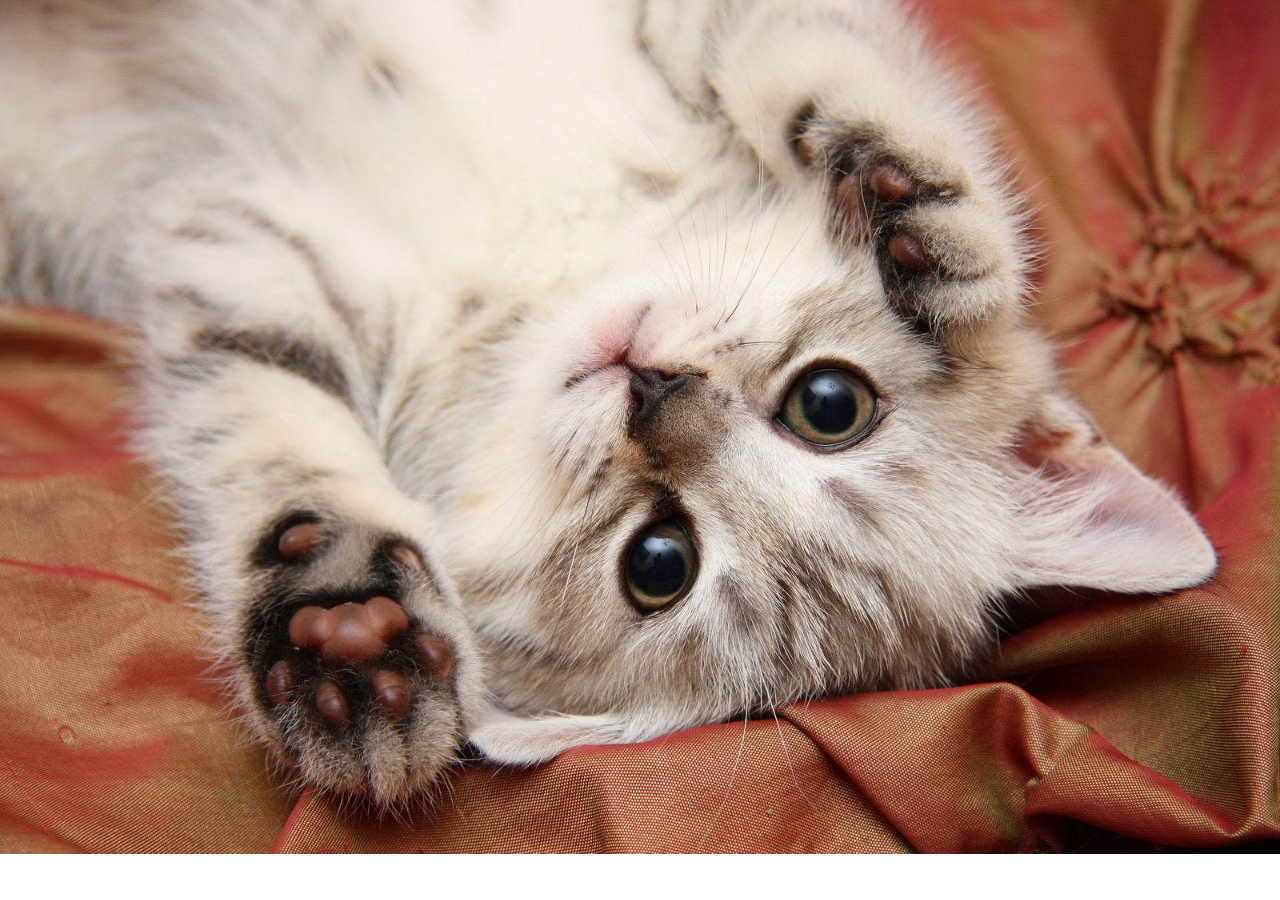
==== index.html @ d71354c0 "2.0" ====
<!DOCTYPE html>
<html lang="ru">


<head>
	<meta charset="UTF-8">

	<!-- Document title in browser tabs -->
	<title>Pattern</title>

	<!-- Document Favicon in browser tabs https://favicon.io -->
	<link rel="shortcut icon" href="./img/icon.ico" type="image/x-icon">

	<!-- SEO -->
	<meta name="description" content="Test web page">
	<meta name="keywords" content="html, css, sass, scss, webdev">
	<meta name="author" content="igroman4ik">

	<!-- Use latest version of IE -->
	<meta http-equiv="X-UA-Compatible" content="IE=edge">

	<!-- For external styles -->
	<link rel="stylesheet" href="./css/style.min.css">

	<!-- Local styles fonts -->
	<link rel="stylesheet" href="#">

	<!-- Google fonts -->
	<link rel="preconnect" href="https://fonts.googleapis.com">
	<link rel="preconnect" href="https://fonts.gstatic.com" crossorigin>
	<link href="https://fonts.googleapis.com/css2?family=Roboto:wght@100;300;400;500;700;900&display=swap"
		rel="stylesheet">

	<!-- Choose -->
	<meta name="viewport" content="width=device-width, initial-scale=1.0">
	<!-- <meta name="viewport" content="width=device-width, initial-scale=1.0, maximum-scale=1.0, user-scalable=no">> -->

</head>


<body>

	<!--  Header  -->
	<header class="header">
		<div class="container">

		</div>
	</header>

	<!--  Main  -->
	<main class="main">
		<section class="#">
			<div class="container">

			</div>
		</section>
	</main>

	<!--  Footer  -->
	<footer class="footer">
		<div class="container">

		</div>
	</footer>


	<!-- External scripts files -->
	<script src="./js/main.js"></script>

</body>


</html>


<!--  The coolest animations:

		https://michalsnik.github.io/aos/
		https://cdnjs.com/libraries/aos
		
	<link rel="stylesheet" href="https://cdnjs.cloudflare.com/ajax/libs/aos/2.3.4/aos.css"
		integrity="sha512-1cK78a1o+ht2JcaW6g8OXYwqpev9+6GqOkz9xmBN9iUUhIndKtxwILGWYOSibOKjLsEdjyjZvYDq/cZwNeak0w=="
		crossorigin="anonymous" referrerpolicy="no-referrer" />


	<script src="https://cdnjs.cloudflare.com/ajax/libs/aos/2.3.4/aos.js"
		integrity="sha512-A7AYk1fGKX6S2SsHywmPkrnzTZHrgiVT7GcQkLGDe2ev0aWb8zejytzS8wjo7PGEXKqJOrjQ4oORtnimIRZBtw=="
		crossorigin="anonymous" referrerpolicy="no-referrer"></script>
	<script>
		AOS.init({
			once: true
		});
	</script>  -->
---- css/style.min.css ----
body{font-family:"Roboto",sans-serif;font-size:14px;color:#000;background-image:url(../img/bg.jpeg);background-repeat:no-repeat;background-size:cover}a{color:#000}.conteiner{max-width:1440px}/*# sourceMappingURL=style.min.css.map */
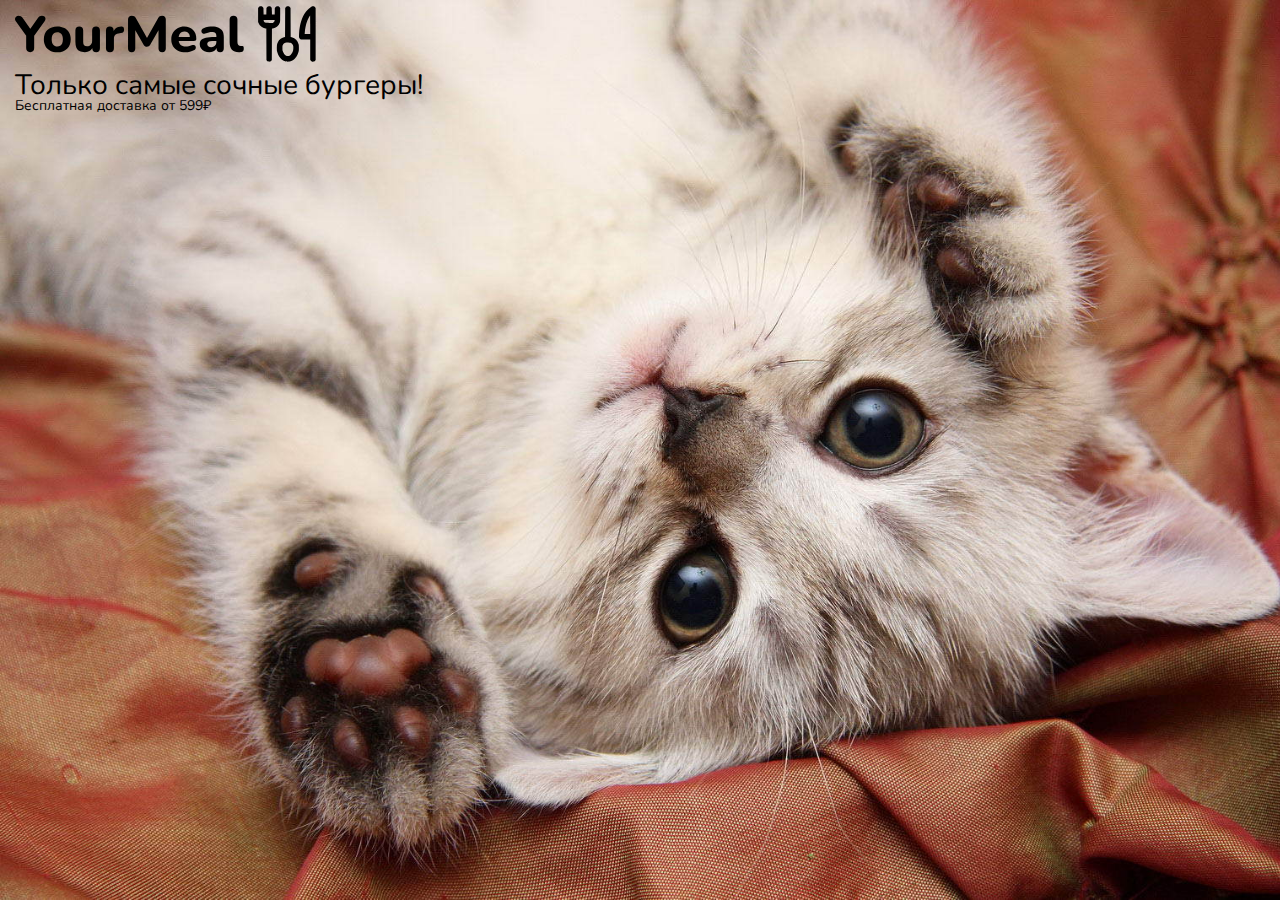
==== commit 9aca79e9: "modified:   css/style.min.css 	new file:   icon/android-chrome-192x192.png 	new file:   icon/android" ====
--- a/index.html
+++ b/index.html
@@ -6,10 +6,16 @@
 	<meta charset="UTF-8">
 
 	<!-- Document title in browser tabs -->
-	<title>Pattern</title>
+	<title>Your Meal - самые сочные бургеры</title>
 
 	<!-- Document Favicon in browser tabs https://favicon.io -->
-	<link rel="shortcut icon" href="./img/icon.ico" type="image/x-icon">
+	<link rel="apple-touch-icon" sizes="180x180" href="./icon/apple-touch-icon.png">
+	<link rel="icon" type="image/png" sizes="32x32" href="./icon/favicon-32x32.png">
+	<link rel="icon" type="image/png" sizes="16x16" href="./icon/favicon-16x16.png">
+	<link rel="manifest" href="./icon/site.webmanifest">
+	<link rel="mask-icon" href="./icon/safari-pinned-tab.svg" color="#5bbad5">
+	<meta name="msapplication-TileColor" content="#ffc40d">
+	<meta name="theme-color" content="#ffffff">
 
 	<!-- SEO -->
 	<meta name="description" content="Test web page">
@@ -20,6 +26,7 @@
 	<meta http-equiv="X-UA-Compatible" content="IE=edge">
 
 	<!-- For external styles -->
+	<link rel="stylesheet" href="./css/reset.css">
 	<link rel="stylesheet" href="./css/style.min.css">
 
 	<!-- Local styles fonts -->
@@ -28,8 +35,7 @@
 	<!-- Google fonts -->
 	<link rel="preconnect" href="https://fonts.googleapis.com">
 	<link rel="preconnect" href="https://fonts.gstatic.com" crossorigin>
-	<link href="https://fonts.googleapis.com/css2?family=Roboto:wght@100;300;400;500;700;900&display=swap"
-		rel="stylesheet">
+	<link href="https://fonts.googleapis.com/css2?family=Nunito:wght@400;600;800&display=swap" rel="stylesheet">
 
 	<!-- Choose -->
 	<meta name="viewport" content="width=device-width, initial-scale=1.0">
@@ -42,7 +48,42 @@
 
 	<!--  Header  -->
 	<header class="header">
-		<div class="container">
+		<div class="container header__container">
+			<svg class="header__Logo" width="305" height="68" viewBox="0 0 305 68" fill="currentColor" role="img"
+				aria-label="Логотип" xmlns="http://www.w3.org/2000/svg">
+				<path
+					d="M15.2013 52.1585C13.8925 52.1585 12.8938 51.8059 12.2049 51.1007C11.5161 50.3955 11.1717 49.3881 11.1717 48.0785V33.4711L12.8249 37.9541L0.632849 21.08C0.150678 20.3748 -0.0559663 19.6192 0.0129153 18.8133C0.0817968 17.9738 0.426205 17.2518 1.04614 16.6474C1.66607 16.0429 2.54431 15.7407 3.68086 15.7407C4.50744 15.7407 5.24791 15.9422 5.90229 16.3452C6.5911 16.7481 7.24548 17.3862 7.86541 18.2592L16.1312 29.8948H14.478L22.7438 18.2592C23.3982 17.3526 24.0354 16.7146 24.6553 16.3452C25.3097 15.9422 26.0674 15.7407 26.9284 15.7407C28.0305 15.7407 28.8915 16.0262 29.5114 16.597C30.1314 17.1343 30.4586 17.8227 30.493 18.6622C30.5274 19.4681 30.2347 20.3076 29.6148 21.1807L17.5777 37.9541L19.1792 33.4711V48.0785C19.1792 50.7985 17.8532 52.1585 15.2013 52.1585Z" />
+				<path
+					d="M42.2665 52.2592C39.5457 52.2592 37.1693 51.7388 35.1373 50.6978C33.1397 49.6568 31.5899 48.1625 30.4877 46.2148C29.3856 44.2671 28.8346 41.9669 28.8346 39.3141C28.8346 37.3328 29.1446 35.5531 29.7645 33.9748C30.3844 32.3965 31.2799 31.0533 32.4509 29.9452C33.6563 28.8034 35.0856 27.9471 36.7388 27.3763C38.3919 26.7718 40.2345 26.4696 42.2665 26.4696C44.9873 26.4696 47.3465 26.9901 49.3441 28.0311C51.3761 29.0721 52.9431 30.5496 54.0452 32.4637C55.1818 34.3778 55.7501 36.6612 55.7501 39.3141C55.7501 41.3289 55.4229 43.1254 54.7685 44.7037C54.1486 46.282 53.2531 47.642 52.0821 48.7837C50.9111 49.9254 49.4818 50.7985 47.7942 51.403C46.1411 51.9738 44.2985 52.2592 42.2665 52.2592ZM42.2665 46.5674C43.403 46.5674 44.3846 46.2987 45.2112 45.7615C46.0378 45.2242 46.6921 44.435 47.1743 43.3941C47.6565 42.3195 47.8976 40.9595 47.8976 39.3141C47.8976 36.8627 47.3809 35.0662 46.3477 33.9244C45.3145 32.7491 43.9541 32.1615 42.2665 32.1615C41.1644 32.1615 40.1828 32.4133 39.3218 32.917C38.4952 33.4207 37.8409 34.2099 37.3587 35.2844C36.911 36.3254 36.6871 37.6686 36.6871 39.3141C36.6871 41.7654 37.2037 43.5955 38.2369 44.8044C39.2701 45.9797 40.6133 46.5674 42.2665 46.5674Z" />
+				<path
+					d="M69.8467 52.2592C67.7114 52.2592 65.9377 51.8731 64.5256 51.1007C63.1135 50.3284 62.0631 49.1699 61.3743 47.6252C60.7199 46.0469 60.3927 44.0992 60.3927 41.7822V30.3985C60.3927 29.1225 60.7199 28.1654 61.3743 27.5274C62.0631 26.8894 63.0274 26.5704 64.2673 26.5704C65.5072 26.5704 66.4715 26.8894 67.1603 27.5274C67.8491 28.1654 68.1935 29.1225 68.1935 30.3985V41.9837C68.1935 43.4612 68.5035 44.5694 69.1234 45.3081C69.7434 46.0133 70.7249 46.3659 72.0681 46.3659C73.5491 46.3659 74.7545 45.8622 75.6844 44.8548C76.6487 43.8138 77.1309 42.4538 77.1309 40.7748V30.3985C77.1309 29.1225 77.4581 28.1654 78.1125 27.5274C78.8013 26.8894 79.7656 26.5704 81.0055 26.5704C82.2798 26.5704 83.2441 26.8894 83.8985 27.5274C84.5873 28.1654 84.9317 29.1225 84.9317 30.3985V48.28C84.9317 50.8657 83.6747 52.1585 81.1605 52.1585C79.9206 52.1585 78.9735 51.8227 78.3191 51.1511C77.6647 50.4795 77.3376 49.5225 77.3376 48.28V44.9052L78.1125 46.8696C77.3548 48.5822 76.2699 49.9086 74.8578 50.8489C73.4457 51.7891 71.7754 52.2592 69.8467 52.2592Z" />
+				<path
+					d="M94.9976 52.1585C93.6889 52.1585 92.6901 51.8227 92.0013 51.1511C91.3124 50.4795 90.968 49.5225 90.968 48.28V30.3985C90.968 29.156 91.2952 28.2158 91.9496 27.5778C92.6384 26.9062 93.5855 26.5704 94.791 26.5704C96.0308 26.5704 96.9779 26.9062 97.6323 27.5778C98.2867 28.2158 98.6139 29.156 98.6139 30.3985V33.0178H98.0973C98.5106 31.0029 99.4232 29.4415 100.835 28.3333C102.247 27.2252 104.073 26.6039 106.311 26.4696C107.172 26.4025 107.827 26.6207 108.275 27.1244C108.757 27.5946 109.015 28.3837 109.049 29.4918C109.118 30.5328 108.894 31.3555 108.378 31.96C107.896 32.5644 107.069 32.9338 105.898 33.0681L104.71 33.1689C102.747 33.3368 101.283 33.8908 100.319 34.8311C99.3888 35.7713 98.9239 37.1313 98.9239 38.9111V48.28C98.9239 49.5225 98.5794 50.4795 97.8906 51.1511C97.2363 51.8227 96.2719 52.1585 94.9976 52.1585Z" />
+				<path
+					d="M116.649 52.1585C115.478 52.1585 114.583 51.8395 113.963 51.2015C113.343 50.5634 113.033 49.6736 113.033 48.5318V19.3674C113.033 18.2257 113.36 17.3358 114.015 16.6978C114.703 16.0597 115.633 15.7407 116.804 15.7407C117.837 15.7407 118.647 15.9422 119.232 16.3452C119.852 16.7146 120.421 17.3694 120.937 18.3096L132.871 39.5659H131.114L143.048 18.3096C143.565 17.3694 144.116 16.7146 144.701 16.3452C145.321 15.9422 146.131 15.7407 147.129 15.7407C148.3 15.7407 149.196 16.0597 149.816 16.6978C150.47 17.3358 150.797 18.2257 150.797 19.3674V48.5318C150.797 49.6736 150.487 50.5634 149.867 51.2015C149.247 51.8395 148.352 52.1585 147.181 52.1585C146.01 52.1585 145.097 51.8395 144.443 51.2015C143.823 50.5634 143.513 49.6736 143.513 48.5318V28.1318H144.65L135.041 44.9052C134.627 45.5432 134.18 46.0301 133.697 46.3659C133.25 46.6681 132.647 46.8192 131.889 46.8192C131.132 46.8192 130.512 46.6513 130.03 46.3155C129.547 45.9797 129.117 45.5096 128.738 44.9052L119.026 28.0815H120.266V48.5318C120.266 49.6736 119.956 50.5634 119.336 51.2015C118.75 51.8395 117.855 52.1585 116.649 52.1585Z" />
+				<path
+					d="M170.686 52.2592C167.689 52.2592 165.106 51.7388 162.936 50.6978C160.801 49.6232 159.148 48.1289 157.977 46.2148C156.84 44.2671 156.272 41.9837 156.272 39.3644C156.272 36.8123 156.823 34.5792 157.925 32.6652C159.027 30.7175 160.56 29.2064 162.523 28.1318C164.521 27.0237 166.777 26.4696 169.291 26.4696C171.116 26.4696 172.769 26.7718 174.25 27.3763C175.731 27.9471 177.006 28.7867 178.073 29.8948C179.141 30.9694 179.95 32.2958 180.501 33.8741C181.052 35.4187 181.328 37.1481 181.328 39.0622C181.328 39.7002 181.121 40.1871 180.708 40.5229C180.295 40.8252 179.692 40.9763 178.9 40.9763H162.678V37.0474H175.697L174.87 37.7526C174.87 36.3758 174.664 35.2341 174.25 34.3274C173.837 33.3871 173.234 32.682 172.442 32.2118C171.684 31.7417 170.737 31.5066 169.601 31.5066C168.326 31.5066 167.242 31.7921 166.346 32.3629C165.451 32.9338 164.762 33.7565 164.28 34.8311C163.797 35.9057 163.556 37.1985 163.556 38.7096V39.1126C163.556 41.6647 164.159 43.5452 165.365 44.7541C166.604 45.9629 168.43 46.5674 170.841 46.5674C171.667 46.5674 172.614 46.4666 173.682 46.2652C174.75 46.0637 175.748 45.7447 176.678 45.3081C177.47 44.9387 178.176 44.8212 178.796 44.9555C179.416 45.0563 179.899 45.3249 180.243 45.7615C180.587 46.198 180.777 46.7017 180.811 47.2726C180.88 47.8434 180.76 48.4143 180.45 48.9852C180.14 49.5225 179.623 49.9758 178.9 50.3452C177.729 50.9832 176.403 51.4533 174.922 51.7555C173.475 52.0913 172.063 52.2592 170.686 52.2592Z" />
+				<path
+					d="M194.441 52.2592C192.581 52.2592 190.911 51.9067 189.43 51.2015C187.949 50.4963 186.795 49.5392 185.968 48.3304C185.142 47.1215 184.729 45.7615 184.729 44.2504C184.729 42.437 185.211 41.0099 186.175 39.9689C187.139 38.8943 188.706 38.1387 190.876 37.7022C193.046 37.2321 195.922 36.997 199.504 36.997H202.242V40.9259H199.555C197.799 40.9259 196.37 41.0266 195.267 41.2281C194.2 41.396 193.425 41.6983 192.943 42.1348C192.495 42.5713 192.271 43.1758 192.271 43.9481C192.271 44.8884 192.598 45.6607 193.253 46.2652C193.941 46.8696 194.923 47.1718 196.197 47.1718C197.196 47.1718 198.074 46.9536 198.832 46.517C199.624 46.0469 200.244 45.4257 200.692 44.6533C201.14 43.8474 201.363 42.9407 201.363 41.9333V36.1407C201.363 34.6632 201.019 33.6222 200.33 33.0178C199.641 32.3797 198.47 32.0607 196.817 32.0607C195.887 32.0607 194.871 32.1783 193.769 32.4133C192.702 32.6148 191.513 32.9674 190.205 33.4711C189.447 33.8069 188.775 33.8908 188.19 33.7229C187.604 33.5215 187.157 33.1857 186.847 32.7155C186.537 32.2118 186.382 31.6746 186.382 31.1037C186.382 30.4992 186.554 29.9284 186.898 29.3911C187.243 28.8202 187.811 28.4005 188.603 28.1318C190.222 27.4938 191.737 27.0573 193.149 26.8222C194.596 26.5871 195.922 26.4696 197.127 26.4696C199.779 26.4696 201.949 26.8558 203.637 27.6281C205.359 28.3669 206.65 29.5254 207.511 31.1037C208.372 32.6484 208.803 34.6464 208.803 37.0978V48.28C208.803 49.5225 208.493 50.4795 207.873 51.1511C207.253 51.8227 206.357 52.1585 205.186 52.1585C204.015 52.1585 203.103 51.8227 202.448 51.1511C201.828 50.4795 201.518 49.5225 201.518 48.28V46.4163L201.88 46.7185C201.673 47.8602 201.226 48.8508 200.537 49.6904C199.883 50.4963 199.039 51.1343 198.005 51.6044C196.972 52.041 195.784 52.2592 194.441 52.2592Z" />
+				<path
+					d="M223.766 52.2592C220.701 52.2592 218.41 51.4365 216.895 49.7911C215.38 48.1121 214.622 45.6271 214.622 42.3363V19.6192C214.622 18.3432 214.949 17.3862 215.603 16.7481C216.292 16.0765 217.274 15.7407 218.548 15.7407C219.788 15.7407 220.735 16.0765 221.389 16.7481C222.078 17.3862 222.423 18.3432 222.423 19.6192V42.0341C222.423 43.4108 222.715 44.435 223.301 45.1066C223.921 45.7447 224.73 46.0637 225.729 46.0637C226.005 46.0637 226.263 46.0469 226.504 46.0133C226.745 45.9797 227.003 45.9629 227.279 45.9629C227.83 45.8958 228.209 46.0637 228.415 46.4667C228.656 46.836 228.777 47.5916 228.777 48.7333C228.777 49.7407 228.57 50.5131 228.157 51.0504C227.744 51.5541 227.107 51.8899 226.246 52.0578C225.901 52.0913 225.505 52.1249 225.057 52.1585C224.61 52.2257 224.179 52.2592 223.766 52.2592Z" />
+				<path d="M290.121 15.326L295.697 15.1498V34.8809H288.971L290.121 15.326Z" fill="transparent" />
+				<ellipse cx="272.952" cy="49.3269" rx="6.63755" ry="8.4562" fill="transparent" />
+				<path
+					d="M260.774 21.7562C260.774 26.4264 257.537 25.6319 253.871 25.6319C250.205 25.6319 247.765 24.3987 247.765 22.7251C247.765 18.0549 250.471 17.44 254.137 17.44C257.803 17.44 260.774 17.0859 260.774 21.7562Z"
+					fill="transparent" />
+				<path
+					d="M244.467 6.58261C244.14 6.7647 243.709 7.15489 243.487 7.45403L243.095 8.01331V14.9847V21.9691L243.434 22.8406C244.663 25.9751 247.303 28.0561 250.478 28.3813L251.327 28.4723L251.393 44.21L251.458 59.9477L251.746 60.416C251.915 60.6761 252.294 61.0533 252.595 61.2614C253.078 61.5995 253.248 61.6385 254.137 61.6385C255.012 61.6385 255.195 61.5995 255.653 61.2874C255.927 61.0923 256.306 60.7151 256.489 60.442L256.816 59.9607L256.881 44.223L256.946 28.4723L257.796 28.3813C261.05 28.0561 263.898 25.728 264.892 22.6195C265.179 21.722 265.179 21.5789 265.179 14.8677V8.02631L264.826 7.51907C264.251 6.71267 263.65 6.3745 262.644 6.32248C261.572 6.27045 260.801 6.62163 260.213 7.45403L259.821 8.01331L259.756 11.2779L259.691 14.5555H258.319H256.946L256.881 11.2909C256.816 8.07834 256.816 8.02631 256.489 7.55808C255.94 6.73868 255.274 6.3745 254.281 6.32248C253.209 6.27045 252.438 6.62163 251.85 7.45403L251.458 8.01331L251.393 11.2779L251.327 14.5555H249.955H248.583L248.518 11.2909L248.452 8.02631L248.1 7.51907C247.525 6.71267 246.924 6.3745 245.917 6.32248C245.199 6.28346 244.95 6.33549 244.467 6.58261ZM259.625 20.4734C259.625 21.2668 258.985 22.1382 258.057 22.6325C257.639 22.8536 257.273 22.8796 254.137 22.8796C250.844 22.8796 250.648 22.8666 250.151 22.5934C249.263 22.1252 248.648 21.2538 248.648 20.4734V20.0832H254.137H259.625V20.4734Z" />
+				<path
+					d="M271.556 6.58261C271.23 6.7647 270.798 7.15489 270.576 7.45403L270.184 8.01331L270.119 22.5154L270.054 37.0175L268.956 37.3427C266.212 38.123 264.16 39.7618 263.01 42.064C262.004 44.106 261.834 44.9514 261.834 47.9168C261.834 50.0889 261.873 50.6092 262.108 51.5586C263.389 56.5921 266.225 60.0258 270.184 61.3394C270.955 61.5865 271.373 61.6385 272.863 61.6385C274.353 61.6385 274.771 61.5865 275.542 61.3394C279.501 60.0258 282.337 56.5921 283.618 51.5586C283.853 50.6092 283.892 50.0889 283.892 47.9168C283.892 45.7318 283.853 45.2375 283.605 44.3401C282.625 40.7373 280.286 38.3442 276.77 37.3427L275.673 37.0175L275.607 22.5284L275.542 8.02631L275.189 7.51907C274.614 6.71267 274.013 6.37451 273.007 6.32248C272.288 6.28346 272.04 6.33549 271.556 6.58261ZM275.437 42.7143C276.901 43.2085 277.855 44.3401 278.221 45.9789C278.469 47.1104 278.325 49.9458 277.959 51.1034C277.28 53.2364 275.986 55.0313 274.588 55.7337C273.712 56.1759 272.027 56.1889 271.164 55.7467C269.675 54.9793 268.472 53.3145 267.741 51.0384C267.479 50.1799 267.44 49.8028 267.44 47.9168C267.44 45.8228 267.453 45.7578 267.819 44.9514C268.472 43.5467 269.805 42.6363 271.556 42.4021C271.556 42.4021 274.627 42.4542 275.437 42.7143Z" />
+				<path
+					d="M296.751 6.53058C295.079 7.40201 292.491 9.76917 290.897 11.8632C286.925 17.1308 284.612 24.5704 284.076 33.87C283.88 37.2776 283.971 37.7849 284.873 38.6823C285.749 39.5537 285.984 39.5928 290.949 39.5928H295.21V49.6467V59.7136L295.51 60.2599C295.667 60.572 296.059 61.0012 296.373 61.2354C296.882 61.5995 297.013 61.6385 297.941 61.6385C298.829 61.6385 299.012 61.5995 299.47 61.2874C299.744 61.0923 300.123 60.7151 300.306 60.442L300.633 59.9607V34V8.02631L300.28 7.51907C299.705 6.69967 299.104 6.3745 298.097 6.32248C297.444 6.29647 297.117 6.33549 296.751 6.53058ZM295.21 24.7655V34H292.439H289.682L289.773 32.6604C290.009 29.0836 290.884 24.7655 292.021 21.5789C292.779 19.4719 294.817 15.531 295.144 15.531C295.183 15.531 295.21 19.68 295.21 24.7655Z" />
+			</svg>
+
+			<div class="header__top">
+				<h1 class="header__title">Только самые <span>сочные бургеры!</span></h1>
+				<p class="header__text">Бесплатная доставка от 599₽</p>
+			</div>
 
 		</div>
 	</header>
@@ -70,24 +111,4 @@
 </body>
 
 
-</html>
-
-
-<!--  The coolest animations:
-
-		https://michalsnik.github.io/aos/
-		https://cdnjs.com/libraries/aos
-		
-	<link rel="stylesheet" href="https://cdnjs.cloudflare.com/ajax/libs/aos/2.3.4/aos.css"
-		integrity="sha512-1cK78a1o+ht2JcaW6g8OXYwqpev9+6GqOkz9xmBN9iUUhIndKtxwILGWYOSibOKjLsEdjyjZvYDq/cZwNeak0w=="
-		crossorigin="anonymous" referrerpolicy="no-referrer" />
-
-
-	<script src="https://cdnjs.cloudflare.com/ajax/libs/aos/2.3.4/aos.js"
-		integrity="sha512-A7AYk1fGKX6S2SsHywmPkrnzTZHrgiVT7GcQkLGDe2ev0aWb8zejytzS8wjo7PGEXKqJOrjQ4oORtnimIRZBtw=="
-		crossorigin="anonymous" referrerpolicy="no-referrer"></script>
-	<script>
-		AOS.init({
-			once: true
-		});
-	</script>  -->+</html>--- a/css/style.min.css
+++ b/css/style.min.css
@@ -1 +1 @@
-body{font-family:"Roboto",sans-serif;font-size:14px;color:#000;background-image:url(../img/bg.jpeg);background-repeat:no-repeat;background-size:cover}a{color:#000}.conteiner{max-width:1440px}/*# sourceMappingURL=style.min.css.map */+.main{background-color:#000}.btn-reset{border:none;background:rgba(0,0,0,0)}.hide{display:none}.flex{display:flex}body{font-family:"Nunito",sans-serif;font-size:14px;color:#000;background-image:url(../img/bg.jpeg);background-repeat:no-repeat;background-size:cover}.container{max-width:1440px;margin:0 auto;padding:0 15px}/*# sourceMappingURL=style.min.css.map */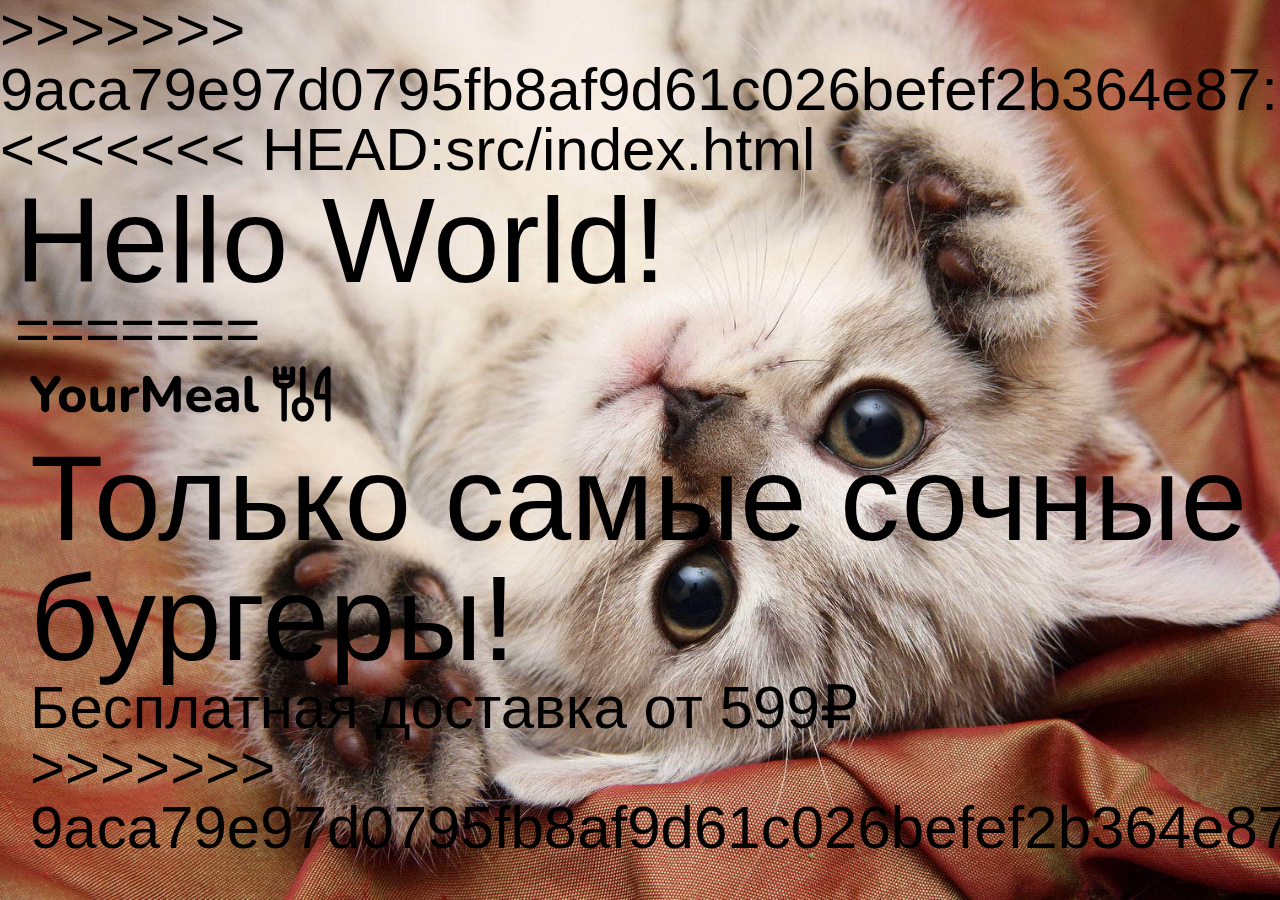
==== commit 6b7f7c9e: "renamed:    src/index.html -> index.html 	renamed:    src/js/main.js -> js/main.js 	renamed:    src/" ====
--- a/index.html
+++ b/index.html
@@ -1,28 +1,41 @@
+<!-- Объявления типа документа HTML5 -->
 <!DOCTYPE html>
+<!-- Установка русского языка -->
 <html lang="ru">
 
 
 <head>
+
+	<!-- Определяет кодировку символов в UTF-8 -->
 	<meta charset="UTF-8">
 
-	<!-- Document title in browser tabs -->
-	<title>Your Meal - самые сочные бургеры</title>
+	<!-- Адаптивный веб-дизайна -->
+	<meta name="viewport" content="width=device-width, initial-scale=1.0">
 
-	<!-- Document Favicon in browser tabs https://favicon.io -->
-	<link rel="apple-touch-icon" sizes="180x180" href="./icon/apple-touch-icon.png">
-	<link rel="icon" type="image/png" sizes="32x32" href="./icon/favicon-32x32.png">
-	<link rel="icon" type="image/png" sizes="16x16" href="./icon/favicon-16x16.png">
-	<link rel="manifest" href="./icon/site.webmanifest">
-	<link rel="mask-icon" href="./icon/safari-pinned-tab.svg" color="#5bbad5">
-	<meta name="msapplication-TileColor" content="#ffc40d">
+	<!-- НЕ адаптивного веб-дизайна -->
+	<!--* <meta name="viewport" content="width=device-width, initial-scale=1.0, maximum-scale=1.0, user-scalable=no">> -->
+
+	<!-- Заголовок документа на вкладке браузера -->
+	<title>Pattern</title>
+
+	<!-- Иконки документа - Favicon https://favicon.io https://realfavicongenerator.net -->
+	<link rel="apple-touch-icon" sizes="180x180" href="./icons/apple-touch-icon.png">
+	<link rel="icon" type="image/png" sizes="32x32" href="./icons/favicon-32x32.png">
+	<link rel="icon" type="image/png" sizes="16x16" href="./icons/favicon-16x16.png">
+	<link rel="manifest" href="./icons/site.webmanifest">
+	<link rel="mask-icon" href="./icons/safari-pinned-tab.svg" color="#5bbad5">
+	<meta name="msapplication-TileColor" content="#2b5797">
 	<meta name="theme-color" content="#ffffff">
 
 	<!-- SEO -->
+	<!-- Описание страницы -->
 	<meta name="description" content="Test web page">
+	<!-- Ключевые слова  -->
 	<meta name="keywords" content="html, css, sass, scss, webdev">
+	<!-- Имя автора -->
 	<meta name="author" content="igroman4ik">
 
-	<!-- Use latest version of IE -->
+	<!-- Использовать последнюю версию IE -->
 	<meta http-equiv="X-UA-Compatible" content="IE=edge">
 
 	<!-- For external styles -->
@@ -32,14 +45,20 @@
 	<!-- Local styles fonts -->
 	<link rel="stylesheet" href="#">
 
+	>>>>>>> 9aca79e97d0795fb8af9d61c026befef2b364e87:index.html
 	<!-- Google fonts -->
 	<link rel="preconnect" href="https://fonts.googleapis.com">
 	<link rel="preconnect" href="https://fonts.gstatic.com" crossorigin>
 	<link href="https://fonts.googleapis.com/css2?family=Nunito:wght@400;600;800&display=swap" rel="stylesheet">
 
-	<!-- Choose -->
-	<meta name="viewport" content="width=device-width, initial-scale=1.0">
-	<!-- <meta name="viewport" content="width=device-width, initial-scale=1.0, maximum-scale=1.0, user-scalable=no">> -->
+	<!-- Local styles fonts -->
+	<link rel="stylesheet" href="#">
+
+	<!-- For external styles -->
+	<link rel="stylesheet" href="./css/reset.css">
+	<link rel="stylesheet" href="./css/style.min.css">
+
+
 
 </head>
 
@@ -48,44 +67,48 @@
 
 	<!--  Header  -->
 	<header class="header">
-		<div class="container header__container">
-			<svg class="header__Logo" width="305" height="68" viewBox="0 0 305 68" fill="currentColor" role="img"
-				aria-label="Логотип" xmlns="http://www.w3.org/2000/svg">
-				<path
-					d="M15.2013 52.1585C13.8925 52.1585 12.8938 51.8059 12.2049 51.1007C11.5161 50.3955 11.1717 49.3881 11.1717 48.0785V33.4711L12.8249 37.9541L0.632849 21.08C0.150678 20.3748 -0.0559663 19.6192 0.0129153 18.8133C0.0817968 17.9738 0.426205 17.2518 1.04614 16.6474C1.66607 16.0429 2.54431 15.7407 3.68086 15.7407C4.50744 15.7407 5.24791 15.9422 5.90229 16.3452C6.5911 16.7481 7.24548 17.3862 7.86541 18.2592L16.1312 29.8948H14.478L22.7438 18.2592C23.3982 17.3526 24.0354 16.7146 24.6553 16.3452C25.3097 15.9422 26.0674 15.7407 26.9284 15.7407C28.0305 15.7407 28.8915 16.0262 29.5114 16.597C30.1314 17.1343 30.4586 17.8227 30.493 18.6622C30.5274 19.4681 30.2347 20.3076 29.6148 21.1807L17.5777 37.9541L19.1792 33.4711V48.0785C19.1792 50.7985 17.8532 52.1585 15.2013 52.1585Z" />
-				<path
-					d="M42.2665 52.2592C39.5457 52.2592 37.1693 51.7388 35.1373 50.6978C33.1397 49.6568 31.5899 48.1625 30.4877 46.2148C29.3856 44.2671 28.8346 41.9669 28.8346 39.3141C28.8346 37.3328 29.1446 35.5531 29.7645 33.9748C30.3844 32.3965 31.2799 31.0533 32.4509 29.9452C33.6563 28.8034 35.0856 27.9471 36.7388 27.3763C38.3919 26.7718 40.2345 26.4696 42.2665 26.4696C44.9873 26.4696 47.3465 26.9901 49.3441 28.0311C51.3761 29.0721 52.9431 30.5496 54.0452 32.4637C55.1818 34.3778 55.7501 36.6612 55.7501 39.3141C55.7501 41.3289 55.4229 43.1254 54.7685 44.7037C54.1486 46.282 53.2531 47.642 52.0821 48.7837C50.9111 49.9254 49.4818 50.7985 47.7942 51.403C46.1411 51.9738 44.2985 52.2592 42.2665 52.2592ZM42.2665 46.5674C43.403 46.5674 44.3846 46.2987 45.2112 45.7615C46.0378 45.2242 46.6921 44.435 47.1743 43.3941C47.6565 42.3195 47.8976 40.9595 47.8976 39.3141C47.8976 36.8627 47.3809 35.0662 46.3477 33.9244C45.3145 32.7491 43.9541 32.1615 42.2665 32.1615C41.1644 32.1615 40.1828 32.4133 39.3218 32.917C38.4952 33.4207 37.8409 34.2099 37.3587 35.2844C36.911 36.3254 36.6871 37.6686 36.6871 39.3141C36.6871 41.7654 37.2037 43.5955 38.2369 44.8044C39.2701 45.9797 40.6133 46.5674 42.2665 46.5674Z" />
-				<path
-					d="M69.8467 52.2592C67.7114 52.2592 65.9377 51.8731 64.5256 51.1007C63.1135 50.3284 62.0631 49.1699 61.3743 47.6252C60.7199 46.0469 60.3927 44.0992 60.3927 41.7822V30.3985C60.3927 29.1225 60.7199 28.1654 61.3743 27.5274C62.0631 26.8894 63.0274 26.5704 64.2673 26.5704C65.5072 26.5704 66.4715 26.8894 67.1603 27.5274C67.8491 28.1654 68.1935 29.1225 68.1935 30.3985V41.9837C68.1935 43.4612 68.5035 44.5694 69.1234 45.3081C69.7434 46.0133 70.7249 46.3659 72.0681 46.3659C73.5491 46.3659 74.7545 45.8622 75.6844 44.8548C76.6487 43.8138 77.1309 42.4538 77.1309 40.7748V30.3985C77.1309 29.1225 77.4581 28.1654 78.1125 27.5274C78.8013 26.8894 79.7656 26.5704 81.0055 26.5704C82.2798 26.5704 83.2441 26.8894 83.8985 27.5274C84.5873 28.1654 84.9317 29.1225 84.9317 30.3985V48.28C84.9317 50.8657 83.6747 52.1585 81.1605 52.1585C79.9206 52.1585 78.9735 51.8227 78.3191 51.1511C77.6647 50.4795 77.3376 49.5225 77.3376 48.28V44.9052L78.1125 46.8696C77.3548 48.5822 76.2699 49.9086 74.8578 50.8489C73.4457 51.7891 71.7754 52.2592 69.8467 52.2592Z" />
-				<path
-					d="M94.9976 52.1585C93.6889 52.1585 92.6901 51.8227 92.0013 51.1511C91.3124 50.4795 90.968 49.5225 90.968 48.28V30.3985C90.968 29.156 91.2952 28.2158 91.9496 27.5778C92.6384 26.9062 93.5855 26.5704 94.791 26.5704C96.0308 26.5704 96.9779 26.9062 97.6323 27.5778C98.2867 28.2158 98.6139 29.156 98.6139 30.3985V33.0178H98.0973C98.5106 31.0029 99.4232 29.4415 100.835 28.3333C102.247 27.2252 104.073 26.6039 106.311 26.4696C107.172 26.4025 107.827 26.6207 108.275 27.1244C108.757 27.5946 109.015 28.3837 109.049 29.4918C109.118 30.5328 108.894 31.3555 108.378 31.96C107.896 32.5644 107.069 32.9338 105.898 33.0681L104.71 33.1689C102.747 33.3368 101.283 33.8908 100.319 34.8311C99.3888 35.7713 98.9239 37.1313 98.9239 38.9111V48.28C98.9239 49.5225 98.5794 50.4795 97.8906 51.1511C97.2363 51.8227 96.2719 52.1585 94.9976 52.1585Z" />
-				<path
-					d="M116.649 52.1585C115.478 52.1585 114.583 51.8395 113.963 51.2015C113.343 50.5634 113.033 49.6736 113.033 48.5318V19.3674C113.033 18.2257 113.36 17.3358 114.015 16.6978C114.703 16.0597 115.633 15.7407 116.804 15.7407C117.837 15.7407 118.647 15.9422 119.232 16.3452C119.852 16.7146 120.421 17.3694 120.937 18.3096L132.871 39.5659H131.114L143.048 18.3096C143.565 17.3694 144.116 16.7146 144.701 16.3452C145.321 15.9422 146.131 15.7407 147.129 15.7407C148.3 15.7407 149.196 16.0597 149.816 16.6978C150.47 17.3358 150.797 18.2257 150.797 19.3674V48.5318C150.797 49.6736 150.487 50.5634 149.867 51.2015C149.247 51.8395 148.352 52.1585 147.181 52.1585C146.01 52.1585 145.097 51.8395 144.443 51.2015C143.823 50.5634 143.513 49.6736 143.513 48.5318V28.1318H144.65L135.041 44.9052C134.627 45.5432 134.18 46.0301 133.697 46.3659C133.25 46.6681 132.647 46.8192 131.889 46.8192C131.132 46.8192 130.512 46.6513 130.03 46.3155C129.547 45.9797 129.117 45.5096 128.738 44.9052L119.026 28.0815H120.266V48.5318C120.266 49.6736 119.956 50.5634 119.336 51.2015C118.75 51.8395 117.855 52.1585 116.649 52.1585Z" />
-				<path
-					d="M170.686 52.2592C167.689 52.2592 165.106 51.7388 162.936 50.6978C160.801 49.6232 159.148 48.1289 157.977 46.2148C156.84 44.2671 156.272 41.9837 156.272 39.3644C156.272 36.8123 156.823 34.5792 157.925 32.6652C159.027 30.7175 160.56 29.2064 162.523 28.1318C164.521 27.0237 166.777 26.4696 169.291 26.4696C171.116 26.4696 172.769 26.7718 174.25 27.3763C175.731 27.9471 177.006 28.7867 178.073 29.8948C179.141 30.9694 179.95 32.2958 180.501 33.8741C181.052 35.4187 181.328 37.1481 181.328 39.0622C181.328 39.7002 181.121 40.1871 180.708 40.5229C180.295 40.8252 179.692 40.9763 178.9 40.9763H162.678V37.0474H175.697L174.87 37.7526C174.87 36.3758 174.664 35.2341 174.25 34.3274C173.837 33.3871 173.234 32.682 172.442 32.2118C171.684 31.7417 170.737 31.5066 169.601 31.5066C168.326 31.5066 167.242 31.7921 166.346 32.3629C165.451 32.9338 164.762 33.7565 164.28 34.8311C163.797 35.9057 163.556 37.1985 163.556 38.7096V39.1126C163.556 41.6647 164.159 43.5452 165.365 44.7541C166.604 45.9629 168.43 46.5674 170.841 46.5674C171.667 46.5674 172.614 46.4666 173.682 46.2652C174.75 46.0637 175.748 45.7447 176.678 45.3081C177.47 44.9387 178.176 44.8212 178.796 44.9555C179.416 45.0563 179.899 45.3249 180.243 45.7615C180.587 46.198 180.777 46.7017 180.811 47.2726C180.88 47.8434 180.76 48.4143 180.45 48.9852C180.14 49.5225 179.623 49.9758 178.9 50.3452C177.729 50.9832 176.403 51.4533 174.922 51.7555C173.475 52.0913 172.063 52.2592 170.686 52.2592Z" />
-				<path
-					d="M194.441 52.2592C192.581 52.2592 190.911 51.9067 189.43 51.2015C187.949 50.4963 186.795 49.5392 185.968 48.3304C185.142 47.1215 184.729 45.7615 184.729 44.2504C184.729 42.437 185.211 41.0099 186.175 39.9689C187.139 38.8943 188.706 38.1387 190.876 37.7022C193.046 37.2321 195.922 36.997 199.504 36.997H202.242V40.9259H199.555C197.799 40.9259 196.37 41.0266 195.267 41.2281C194.2 41.396 193.425 41.6983 192.943 42.1348C192.495 42.5713 192.271 43.1758 192.271 43.9481C192.271 44.8884 192.598 45.6607 193.253 46.2652C193.941 46.8696 194.923 47.1718 196.197 47.1718C197.196 47.1718 198.074 46.9536 198.832 46.517C199.624 46.0469 200.244 45.4257 200.692 44.6533C201.14 43.8474 201.363 42.9407 201.363 41.9333V36.1407C201.363 34.6632 201.019 33.6222 200.33 33.0178C199.641 32.3797 198.47 32.0607 196.817 32.0607C195.887 32.0607 194.871 32.1783 193.769 32.4133C192.702 32.6148 191.513 32.9674 190.205 33.4711C189.447 33.8069 188.775 33.8908 188.19 33.7229C187.604 33.5215 187.157 33.1857 186.847 32.7155C186.537 32.2118 186.382 31.6746 186.382 31.1037C186.382 30.4992 186.554 29.9284 186.898 29.3911C187.243 28.8202 187.811 28.4005 188.603 28.1318C190.222 27.4938 191.737 27.0573 193.149 26.8222C194.596 26.5871 195.922 26.4696 197.127 26.4696C199.779 26.4696 201.949 26.8558 203.637 27.6281C205.359 28.3669 206.65 29.5254 207.511 31.1037C208.372 32.6484 208.803 34.6464 208.803 37.0978V48.28C208.803 49.5225 208.493 50.4795 207.873 51.1511C207.253 51.8227 206.357 52.1585 205.186 52.1585C204.015 52.1585 203.103 51.8227 202.448 51.1511C201.828 50.4795 201.518 49.5225 201.518 48.28V46.4163L201.88 46.7185C201.673 47.8602 201.226 48.8508 200.537 49.6904C199.883 50.4963 199.039 51.1343 198.005 51.6044C196.972 52.041 195.784 52.2592 194.441 52.2592Z" />
-				<path
-					d="M223.766 52.2592C220.701 52.2592 218.41 51.4365 216.895 49.7911C215.38 48.1121 214.622 45.6271 214.622 42.3363V19.6192C214.622 18.3432 214.949 17.3862 215.603 16.7481C216.292 16.0765 217.274 15.7407 218.548 15.7407C219.788 15.7407 220.735 16.0765 221.389 16.7481C222.078 17.3862 222.423 18.3432 222.423 19.6192V42.0341C222.423 43.4108 222.715 44.435 223.301 45.1066C223.921 45.7447 224.73 46.0637 225.729 46.0637C226.005 46.0637 226.263 46.0469 226.504 46.0133C226.745 45.9797 227.003 45.9629 227.279 45.9629C227.83 45.8958 228.209 46.0637 228.415 46.4667C228.656 46.836 228.777 47.5916 228.777 48.7333C228.777 49.7407 228.57 50.5131 228.157 51.0504C227.744 51.5541 227.107 51.8899 226.246 52.0578C225.901 52.0913 225.505 52.1249 225.057 52.1585C224.61 52.2257 224.179 52.2592 223.766 52.2592Z" />
-				<path d="M290.121 15.326L295.697 15.1498V34.8809H288.971L290.121 15.326Z" fill="transparent" />
-				<ellipse cx="272.952" cy="49.3269" rx="6.63755" ry="8.4562" fill="transparent" />
-				<path
-					d="M260.774 21.7562C260.774 26.4264 257.537 25.6319 253.871 25.6319C250.205 25.6319 247.765 24.3987 247.765 22.7251C247.765 18.0549 250.471 17.44 254.137 17.44C257.803 17.44 260.774 17.0859 260.774 21.7562Z"
-					fill="transparent" />
-				<path
-					d="M244.467 6.58261C244.14 6.7647 243.709 7.15489 243.487 7.45403L243.095 8.01331V14.9847V21.9691L243.434 22.8406C244.663 25.9751 247.303 28.0561 250.478 28.3813L251.327 28.4723L251.393 44.21L251.458 59.9477L251.746 60.416C251.915 60.6761 252.294 61.0533 252.595 61.2614C253.078 61.5995 253.248 61.6385 254.137 61.6385C255.012 61.6385 255.195 61.5995 255.653 61.2874C255.927 61.0923 256.306 60.7151 256.489 60.442L256.816 59.9607L256.881 44.223L256.946 28.4723L257.796 28.3813C261.05 28.0561 263.898 25.728 264.892 22.6195C265.179 21.722 265.179 21.5789 265.179 14.8677V8.02631L264.826 7.51907C264.251 6.71267 263.65 6.3745 262.644 6.32248C261.572 6.27045 260.801 6.62163 260.213 7.45403L259.821 8.01331L259.756 11.2779L259.691 14.5555H258.319H256.946L256.881 11.2909C256.816 8.07834 256.816 8.02631 256.489 7.55808C255.94 6.73868 255.274 6.3745 254.281 6.32248C253.209 6.27045 252.438 6.62163 251.85 7.45403L251.458 8.01331L251.393 11.2779L251.327 14.5555H249.955H248.583L248.518 11.2909L248.452 8.02631L248.1 7.51907C247.525 6.71267 246.924 6.3745 245.917 6.32248C245.199 6.28346 244.95 6.33549 244.467 6.58261ZM259.625 20.4734C259.625 21.2668 258.985 22.1382 258.057 22.6325C257.639 22.8536 257.273 22.8796 254.137 22.8796C250.844 22.8796 250.648 22.8666 250.151 22.5934C249.263 22.1252 248.648 21.2538 248.648 20.4734V20.0832H254.137H259.625V20.4734Z" />
-				<path
-					d="M271.556 6.58261C271.23 6.7647 270.798 7.15489 270.576 7.45403L270.184 8.01331L270.119 22.5154L270.054 37.0175L268.956 37.3427C266.212 38.123 264.16 39.7618 263.01 42.064C262.004 44.106 261.834 44.9514 261.834 47.9168C261.834 50.0889 261.873 50.6092 262.108 51.5586C263.389 56.5921 266.225 60.0258 270.184 61.3394C270.955 61.5865 271.373 61.6385 272.863 61.6385C274.353 61.6385 274.771 61.5865 275.542 61.3394C279.501 60.0258 282.337 56.5921 283.618 51.5586C283.853 50.6092 283.892 50.0889 283.892 47.9168C283.892 45.7318 283.853 45.2375 283.605 44.3401C282.625 40.7373 280.286 38.3442 276.77 37.3427L275.673 37.0175L275.607 22.5284L275.542 8.02631L275.189 7.51907C274.614 6.71267 274.013 6.37451 273.007 6.32248C272.288 6.28346 272.04 6.33549 271.556 6.58261ZM275.437 42.7143C276.901 43.2085 277.855 44.3401 278.221 45.9789C278.469 47.1104 278.325 49.9458 277.959 51.1034C277.28 53.2364 275.986 55.0313 274.588 55.7337C273.712 56.1759 272.027 56.1889 271.164 55.7467C269.675 54.9793 268.472 53.3145 267.741 51.0384C267.479 50.1799 267.44 49.8028 267.44 47.9168C267.44 45.8228 267.453 45.7578 267.819 44.9514C268.472 43.5467 269.805 42.6363 271.556 42.4021C271.556 42.4021 274.627 42.4542 275.437 42.7143Z" />
-				<path
-					d="M296.751 6.53058C295.079 7.40201 292.491 9.76917 290.897 11.8632C286.925 17.1308 284.612 24.5704 284.076 33.87C283.88 37.2776 283.971 37.7849 284.873 38.6823C285.749 39.5537 285.984 39.5928 290.949 39.5928H295.21V49.6467V59.7136L295.51 60.2599C295.667 60.572 296.059 61.0012 296.373 61.2354C296.882 61.5995 297.013 61.6385 297.941 61.6385C298.829 61.6385 299.012 61.5995 299.47 61.2874C299.744 61.0923 300.123 60.7151 300.306 60.442L300.633 59.9607V34V8.02631L300.28 7.51907C299.705 6.69967 299.104 6.3745 298.097 6.32248C297.444 6.29647 297.117 6.33549 296.751 6.53058ZM295.21 24.7655V34H292.439H289.682L289.773 32.6604C290.009 29.0836 290.884 24.7655 292.021 21.5789C292.779 19.4719 294.817 15.531 295.144 15.531C295.183 15.531 295.21 19.68 295.21 24.7655Z" />
-			</svg>
+		<<<<<<< HEAD:src/index.html <div class="container">
+			<h1>Hello World!</h1>
+			=======
+			<div class="container header__container">
+				<svg class="header__Logo" width="305" height="68" viewBox="0 0 305 68" fill="currentColor" role="img"
+					aria-label="Логотип" xmlns="http://www.w3.org/2000/svg">
+					<path
+						d="M15.2013 52.1585C13.8925 52.1585 12.8938 51.8059 12.2049 51.1007C11.5161 50.3955 11.1717 49.3881 11.1717 48.0785V33.4711L12.8249 37.9541L0.632849 21.08C0.150678 20.3748 -0.0559663 19.6192 0.0129153 18.8133C0.0817968 17.9738 0.426205 17.2518 1.04614 16.6474C1.66607 16.0429 2.54431 15.7407 3.68086 15.7407C4.50744 15.7407 5.24791 15.9422 5.90229 16.3452C6.5911 16.7481 7.24548 17.3862 7.86541 18.2592L16.1312 29.8948H14.478L22.7438 18.2592C23.3982 17.3526 24.0354 16.7146 24.6553 16.3452C25.3097 15.9422 26.0674 15.7407 26.9284 15.7407C28.0305 15.7407 28.8915 16.0262 29.5114 16.597C30.1314 17.1343 30.4586 17.8227 30.493 18.6622C30.5274 19.4681 30.2347 20.3076 29.6148 21.1807L17.5777 37.9541L19.1792 33.4711V48.0785C19.1792 50.7985 17.8532 52.1585 15.2013 52.1585Z" />
+					<path
+						d="M42.2665 52.2592C39.5457 52.2592 37.1693 51.7388 35.1373 50.6978C33.1397 49.6568 31.5899 48.1625 30.4877 46.2148C29.3856 44.2671 28.8346 41.9669 28.8346 39.3141C28.8346 37.3328 29.1446 35.5531 29.7645 33.9748C30.3844 32.3965 31.2799 31.0533 32.4509 29.9452C33.6563 28.8034 35.0856 27.9471 36.7388 27.3763C38.3919 26.7718 40.2345 26.4696 42.2665 26.4696C44.9873 26.4696 47.3465 26.9901 49.3441 28.0311C51.3761 29.0721 52.9431 30.5496 54.0452 32.4637C55.1818 34.3778 55.7501 36.6612 55.7501 39.3141C55.7501 41.3289 55.4229 43.1254 54.7685 44.7037C54.1486 46.282 53.2531 47.642 52.0821 48.7837C50.9111 49.9254 49.4818 50.7985 47.7942 51.403C46.1411 51.9738 44.2985 52.2592 42.2665 52.2592ZM42.2665 46.5674C43.403 46.5674 44.3846 46.2987 45.2112 45.7615C46.0378 45.2242 46.6921 44.435 47.1743 43.3941C47.6565 42.3195 47.8976 40.9595 47.8976 39.3141C47.8976 36.8627 47.3809 35.0662 46.3477 33.9244C45.3145 32.7491 43.9541 32.1615 42.2665 32.1615C41.1644 32.1615 40.1828 32.4133 39.3218 32.917C38.4952 33.4207 37.8409 34.2099 37.3587 35.2844C36.911 36.3254 36.6871 37.6686 36.6871 39.3141C36.6871 41.7654 37.2037 43.5955 38.2369 44.8044C39.2701 45.9797 40.6133 46.5674 42.2665 46.5674Z" />
+					<path
+						d="M69.8467 52.2592C67.7114 52.2592 65.9377 51.8731 64.5256 51.1007C63.1135 50.3284 62.0631 49.1699 61.3743 47.6252C60.7199 46.0469 60.3927 44.0992 60.3927 41.7822V30.3985C60.3927 29.1225 60.7199 28.1654 61.3743 27.5274C62.0631 26.8894 63.0274 26.5704 64.2673 26.5704C65.5072 26.5704 66.4715 26.8894 67.1603 27.5274C67.8491 28.1654 68.1935 29.1225 68.1935 30.3985V41.9837C68.1935 43.4612 68.5035 44.5694 69.1234 45.3081C69.7434 46.0133 70.7249 46.3659 72.0681 46.3659C73.5491 46.3659 74.7545 45.8622 75.6844 44.8548C76.6487 43.8138 77.1309 42.4538 77.1309 40.7748V30.3985C77.1309 29.1225 77.4581 28.1654 78.1125 27.5274C78.8013 26.8894 79.7656 26.5704 81.0055 26.5704C82.2798 26.5704 83.2441 26.8894 83.8985 27.5274C84.5873 28.1654 84.9317 29.1225 84.9317 30.3985V48.28C84.9317 50.8657 83.6747 52.1585 81.1605 52.1585C79.9206 52.1585 78.9735 51.8227 78.3191 51.1511C77.6647 50.4795 77.3376 49.5225 77.3376 48.28V44.9052L78.1125 46.8696C77.3548 48.5822 76.2699 49.9086 74.8578 50.8489C73.4457 51.7891 71.7754 52.2592 69.8467 52.2592Z" />
+					<path
+						d="M94.9976 52.1585C93.6889 52.1585 92.6901 51.8227 92.0013 51.1511C91.3124 50.4795 90.968 49.5225 90.968 48.28V30.3985C90.968 29.156 91.2952 28.2158 91.9496 27.5778C92.6384 26.9062 93.5855 26.5704 94.791 26.5704C96.0308 26.5704 96.9779 26.9062 97.6323 27.5778C98.2867 28.2158 98.6139 29.156 98.6139 30.3985V33.0178H98.0973C98.5106 31.0029 99.4232 29.4415 100.835 28.3333C102.247 27.2252 104.073 26.6039 106.311 26.4696C107.172 26.4025 107.827 26.6207 108.275 27.1244C108.757 27.5946 109.015 28.3837 109.049 29.4918C109.118 30.5328 108.894 31.3555 108.378 31.96C107.896 32.5644 107.069 32.9338 105.898 33.0681L104.71 33.1689C102.747 33.3368 101.283 33.8908 100.319 34.8311C99.3888 35.7713 98.9239 37.1313 98.9239 38.9111V48.28C98.9239 49.5225 98.5794 50.4795 97.8906 51.1511C97.2363 51.8227 96.2719 52.1585 94.9976 52.1585Z" />
+					<path
+						d="M116.649 52.1585C115.478 52.1585 114.583 51.8395 113.963 51.2015C113.343 50.5634 113.033 49.6736 113.033 48.5318V19.3674C113.033 18.2257 113.36 17.3358 114.015 16.6978C114.703 16.0597 115.633 15.7407 116.804 15.7407C117.837 15.7407 118.647 15.9422 119.232 16.3452C119.852 16.7146 120.421 17.3694 120.937 18.3096L132.871 39.5659H131.114L143.048 18.3096C143.565 17.3694 144.116 16.7146 144.701 16.3452C145.321 15.9422 146.131 15.7407 147.129 15.7407C148.3 15.7407 149.196 16.0597 149.816 16.6978C150.47 17.3358 150.797 18.2257 150.797 19.3674V48.5318C150.797 49.6736 150.487 50.5634 149.867 51.2015C149.247 51.8395 148.352 52.1585 147.181 52.1585C146.01 52.1585 145.097 51.8395 144.443 51.2015C143.823 50.5634 143.513 49.6736 143.513 48.5318V28.1318H144.65L135.041 44.9052C134.627 45.5432 134.18 46.0301 133.697 46.3659C133.25 46.6681 132.647 46.8192 131.889 46.8192C131.132 46.8192 130.512 46.6513 130.03 46.3155C129.547 45.9797 129.117 45.5096 128.738 44.9052L119.026 28.0815H120.266V48.5318C120.266 49.6736 119.956 50.5634 119.336 51.2015C118.75 51.8395 117.855 52.1585 116.649 52.1585Z" />
+					<path
+						d="M170.686 52.2592C167.689 52.2592 165.106 51.7388 162.936 50.6978C160.801 49.6232 159.148 48.1289 157.977 46.2148C156.84 44.2671 156.272 41.9837 156.272 39.3644C156.272 36.8123 156.823 34.5792 157.925 32.6652C159.027 30.7175 160.56 29.2064 162.523 28.1318C164.521 27.0237 166.777 26.4696 169.291 26.4696C171.116 26.4696 172.769 26.7718 174.25 27.3763C175.731 27.9471 177.006 28.7867 178.073 29.8948C179.141 30.9694 179.95 32.2958 180.501 33.8741C181.052 35.4187 181.328 37.1481 181.328 39.0622C181.328 39.7002 181.121 40.1871 180.708 40.5229C180.295 40.8252 179.692 40.9763 178.9 40.9763H162.678V37.0474H175.697L174.87 37.7526C174.87 36.3758 174.664 35.2341 174.25 34.3274C173.837 33.3871 173.234 32.682 172.442 32.2118C171.684 31.7417 170.737 31.5066 169.601 31.5066C168.326 31.5066 167.242 31.7921 166.346 32.3629C165.451 32.9338 164.762 33.7565 164.28 34.8311C163.797 35.9057 163.556 37.1985 163.556 38.7096V39.1126C163.556 41.6647 164.159 43.5452 165.365 44.7541C166.604 45.9629 168.43 46.5674 170.841 46.5674C171.667 46.5674 172.614 46.4666 173.682 46.2652C174.75 46.0637 175.748 45.7447 176.678 45.3081C177.47 44.9387 178.176 44.8212 178.796 44.9555C179.416 45.0563 179.899 45.3249 180.243 45.7615C180.587 46.198 180.777 46.7017 180.811 47.2726C180.88 47.8434 180.76 48.4143 180.45 48.9852C180.14 49.5225 179.623 49.9758 178.9 50.3452C177.729 50.9832 176.403 51.4533 174.922 51.7555C173.475 52.0913 172.063 52.2592 170.686 52.2592Z" />
+					<path
+						d="M194.441 52.2592C192.581 52.2592 190.911 51.9067 189.43 51.2015C187.949 50.4963 186.795 49.5392 185.968 48.3304C185.142 47.1215 184.729 45.7615 184.729 44.2504C184.729 42.437 185.211 41.0099 186.175 39.9689C187.139 38.8943 188.706 38.1387 190.876 37.7022C193.046 37.2321 195.922 36.997 199.504 36.997H202.242V40.9259H199.555C197.799 40.9259 196.37 41.0266 195.267 41.2281C194.2 41.396 193.425 41.6983 192.943 42.1348C192.495 42.5713 192.271 43.1758 192.271 43.9481C192.271 44.8884 192.598 45.6607 193.253 46.2652C193.941 46.8696 194.923 47.1718 196.197 47.1718C197.196 47.1718 198.074 46.9536 198.832 46.517C199.624 46.0469 200.244 45.4257 200.692 44.6533C201.14 43.8474 201.363 42.9407 201.363 41.9333V36.1407C201.363 34.6632 201.019 33.6222 200.33 33.0178C199.641 32.3797 198.47 32.0607 196.817 32.0607C195.887 32.0607 194.871 32.1783 193.769 32.4133C192.702 32.6148 191.513 32.9674 190.205 33.4711C189.447 33.8069 188.775 33.8908 188.19 33.7229C187.604 33.5215 187.157 33.1857 186.847 32.7155C186.537 32.2118 186.382 31.6746 186.382 31.1037C186.382 30.4992 186.554 29.9284 186.898 29.3911C187.243 28.8202 187.811 28.4005 188.603 28.1318C190.222 27.4938 191.737 27.0573 193.149 26.8222C194.596 26.5871 195.922 26.4696 197.127 26.4696C199.779 26.4696 201.949 26.8558 203.637 27.6281C205.359 28.3669 206.65 29.5254 207.511 31.1037C208.372 32.6484 208.803 34.6464 208.803 37.0978V48.28C208.803 49.5225 208.493 50.4795 207.873 51.1511C207.253 51.8227 206.357 52.1585 205.186 52.1585C204.015 52.1585 203.103 51.8227 202.448 51.1511C201.828 50.4795 201.518 49.5225 201.518 48.28V46.4163L201.88 46.7185C201.673 47.8602 201.226 48.8508 200.537 49.6904C199.883 50.4963 199.039 51.1343 198.005 51.6044C196.972 52.041 195.784 52.2592 194.441 52.2592Z" />
+					<path
+						d="M223.766 52.2592C220.701 52.2592 218.41 51.4365 216.895 49.7911C215.38 48.1121 214.622 45.6271 214.622 42.3363V19.6192C214.622 18.3432 214.949 17.3862 215.603 16.7481C216.292 16.0765 217.274 15.7407 218.548 15.7407C219.788 15.7407 220.735 16.0765 221.389 16.7481C222.078 17.3862 222.423 18.3432 222.423 19.6192V42.0341C222.423 43.4108 222.715 44.435 223.301 45.1066C223.921 45.7447 224.73 46.0637 225.729 46.0637C226.005 46.0637 226.263 46.0469 226.504 46.0133C226.745 45.9797 227.003 45.9629 227.279 45.9629C227.83 45.8958 228.209 46.0637 228.415 46.4667C228.656 46.836 228.777 47.5916 228.777 48.7333C228.777 49.7407 228.57 50.5131 228.157 51.0504C227.744 51.5541 227.107 51.8899 226.246 52.0578C225.901 52.0913 225.505 52.1249 225.057 52.1585C224.61 52.2257 224.179 52.2592 223.766 52.2592Z" />
+					<path d="M290.121 15.326L295.697 15.1498V34.8809H288.971L290.121 15.326Z" fill="transparent" />
+					<ellipse cx="272.952" cy="49.3269" rx="6.63755" ry="8.4562" fill="transparent" />
+					<path
+						d="M260.774 21.7562C260.774 26.4264 257.537 25.6319 253.871 25.6319C250.205 25.6319 247.765 24.3987 247.765 22.7251C247.765 18.0549 250.471 17.44 254.137 17.44C257.803 17.44 260.774 17.0859 260.774 21.7562Z"
+						fill="transparent" />
+					<path
+						d="M244.467 6.58261C244.14 6.7647 243.709 7.15489 243.487 7.45403L243.095 8.01331V14.9847V21.9691L243.434 22.8406C244.663 25.9751 247.303 28.0561 250.478 28.3813L251.327 28.4723L251.393 44.21L251.458 59.9477L251.746 60.416C251.915 60.6761 252.294 61.0533 252.595 61.2614C253.078 61.5995 253.248 61.6385 254.137 61.6385C255.012 61.6385 255.195 61.5995 255.653 61.2874C255.927 61.0923 256.306 60.7151 256.489 60.442L256.816 59.9607L256.881 44.223L256.946 28.4723L257.796 28.3813C261.05 28.0561 263.898 25.728 264.892 22.6195C265.179 21.722 265.179 21.5789 265.179 14.8677V8.02631L264.826 7.51907C264.251 6.71267 263.65 6.3745 262.644 6.32248C261.572 6.27045 260.801 6.62163 260.213 7.45403L259.821 8.01331L259.756 11.2779L259.691 14.5555H258.319H256.946L256.881 11.2909C256.816 8.07834 256.816 8.02631 256.489 7.55808C255.94 6.73868 255.274 6.3745 254.281 6.32248C253.209 6.27045 252.438 6.62163 251.85 7.45403L251.458 8.01331L251.393 11.2779L251.327 14.5555H249.955H248.583L248.518 11.2909L248.452 8.02631L248.1 7.51907C247.525 6.71267 246.924 6.3745 245.917 6.32248C245.199 6.28346 244.95 6.33549 244.467 6.58261ZM259.625 20.4734C259.625 21.2668 258.985 22.1382 258.057 22.6325C257.639 22.8536 257.273 22.8796 254.137 22.8796C250.844 22.8796 250.648 22.8666 250.151 22.5934C249.263 22.1252 248.648 21.2538 248.648 20.4734V20.0832H254.137H259.625V20.4734Z" />
+					<path
+						d="M271.556 6.58261C271.23 6.7647 270.798 7.15489 270.576 7.45403L270.184 8.01331L270.119 22.5154L270.054 37.0175L268.956 37.3427C266.212 38.123 264.16 39.7618 263.01 42.064C262.004 44.106 261.834 44.9514 261.834 47.9168C261.834 50.0889 261.873 50.6092 262.108 51.5586C263.389 56.5921 266.225 60.0258 270.184 61.3394C270.955 61.5865 271.373 61.6385 272.863 61.6385C274.353 61.6385 274.771 61.5865 275.542 61.3394C279.501 60.0258 282.337 56.5921 283.618 51.5586C283.853 50.6092 283.892 50.0889 283.892 47.9168C283.892 45.7318 283.853 45.2375 283.605 44.3401C282.625 40.7373 280.286 38.3442 276.77 37.3427L275.673 37.0175L275.607 22.5284L275.542 8.02631L275.189 7.51907C274.614 6.71267 274.013 6.37451 273.007 6.32248C272.288 6.28346 272.04 6.33549 271.556 6.58261ZM275.437 42.7143C276.901 43.2085 277.855 44.3401 278.221 45.9789C278.469 47.1104 278.325 49.9458 277.959 51.1034C277.28 53.2364 275.986 55.0313 274.588 55.7337C273.712 56.1759 272.027 56.1889 271.164 55.7467C269.675 54.9793 268.472 53.3145 267.741 51.0384C267.479 50.1799 267.44 49.8028 267.44 47.9168C267.44 45.8228 267.453 45.7578 267.819 44.9514C268.472 43.5467 269.805 42.6363 271.556 42.4021C271.556 42.4021 274.627 42.4542 275.437 42.7143Z" />
+					<path
+						d="M296.751 6.53058C295.079 7.40201 292.491 9.76917 290.897 11.8632C286.925 17.1308 284.612 24.5704 284.076 33.87C283.88 37.2776 283.971 37.7849 284.873 38.6823C285.749 39.5537 285.984 39.5928 290.949 39.5928H295.21V49.6467V59.7136L295.51 60.2599C295.667 60.572 296.059 61.0012 296.373 61.2354C296.882 61.5995 297.013 61.6385 297.941 61.6385C298.829 61.6385 299.012 61.5995 299.47 61.2874C299.744 61.0923 300.123 60.7151 300.306 60.442L300.633 59.9607V34V8.02631L300.28 7.51907C299.705 6.69967 299.104 6.3745 298.097 6.32248C297.444 6.29647 297.117 6.33549 296.751 6.53058ZM295.21 24.7655V34H292.439H289.682L289.773 32.6604C290.009 29.0836 290.884 24.7655 292.021 21.5789C292.779 19.4719 294.817 15.531 295.144 15.531C295.183 15.531 295.21 19.68 295.21 24.7655Z" />
+				</svg>
 
-			<div class="header__top">
-				<h1 class="header__title">Только самые <span>сочные бургеры!</span></h1>
-				<p class="header__text">Бесплатная доставка от 599₽</p>
+				<div class="header__top">
+					<h1 class="header__title">Только самые <span>сочные бургеры!</span></h1>
+					<p class="header__text">Бесплатная доставка от 599₽</p>
+				</div>
+
+				>>>>>>> 9aca79e97d0795fb8af9d61c026befef2b364e87:index.html
 			</div>
-
-		</div>
 	</header>
 
 	<!--  Main  -->
--- a/css/style.min.css
+++ b/css/style.min.css
@@ -1 +1 @@
-.main{background-color:#000}.btn-reset{border:none;background:rgba(0,0,0,0)}.hide{display:none}.flex{display:flex}body{font-family:"Nunito",sans-serif;font-size:14px;color:#000;background-image:url(../img/bg.jpeg);background-repeat:no-repeat;background-size:cover}.container{max-width:1440px;margin:0 auto;padding:0 15px}/*# sourceMappingURL=style.min.css.map */+.main{background-color:#000}.btn-reset{border:none;background:rgba(0,0,0,0)}.hide{display:none}.flex{display:flex}body{font-family:"Roboto",sans-serif;font-size:60px;color:#000;background-image:url(../img/bg.jpeg);background-repeat:no-repeat;background-size:cover}.container{max-width:1440px;margin:0 auto;padding:0 15px}/*# sourceMappingURL=style.min.css.map */--- a/css/style.min.css
+++ b/css/style.min.css
@@ -1 +1 @@
-.main{background-color:#000}.btn-reset{border:none;background:rgba(0,0,0,0)}.hide{display:none}.flex{display:flex}body{font-family:"Nunito",sans-serif;font-size:14px;color:#000;background-image:url(../img/bg.jpeg);background-repeat:no-repeat;background-size:cover}.container{max-width:1440px;margin:0 auto;padding:0 15px}/*# sourceMappingURL=style.min.css.map */+.main{background-color:#000}.btn-reset{border:none;background:rgba(0,0,0,0)}.hide{display:none}.flex{display:flex}body{font-family:"Roboto",sans-serif;font-size:60px;color:#000;background-image:url(../img/bg.jpeg);background-repeat:no-repeat;background-size:cover}.container{max-width:1440px;margin:0 auto;padding:0 15px}/*# sourceMappingURL=style.min.css.map */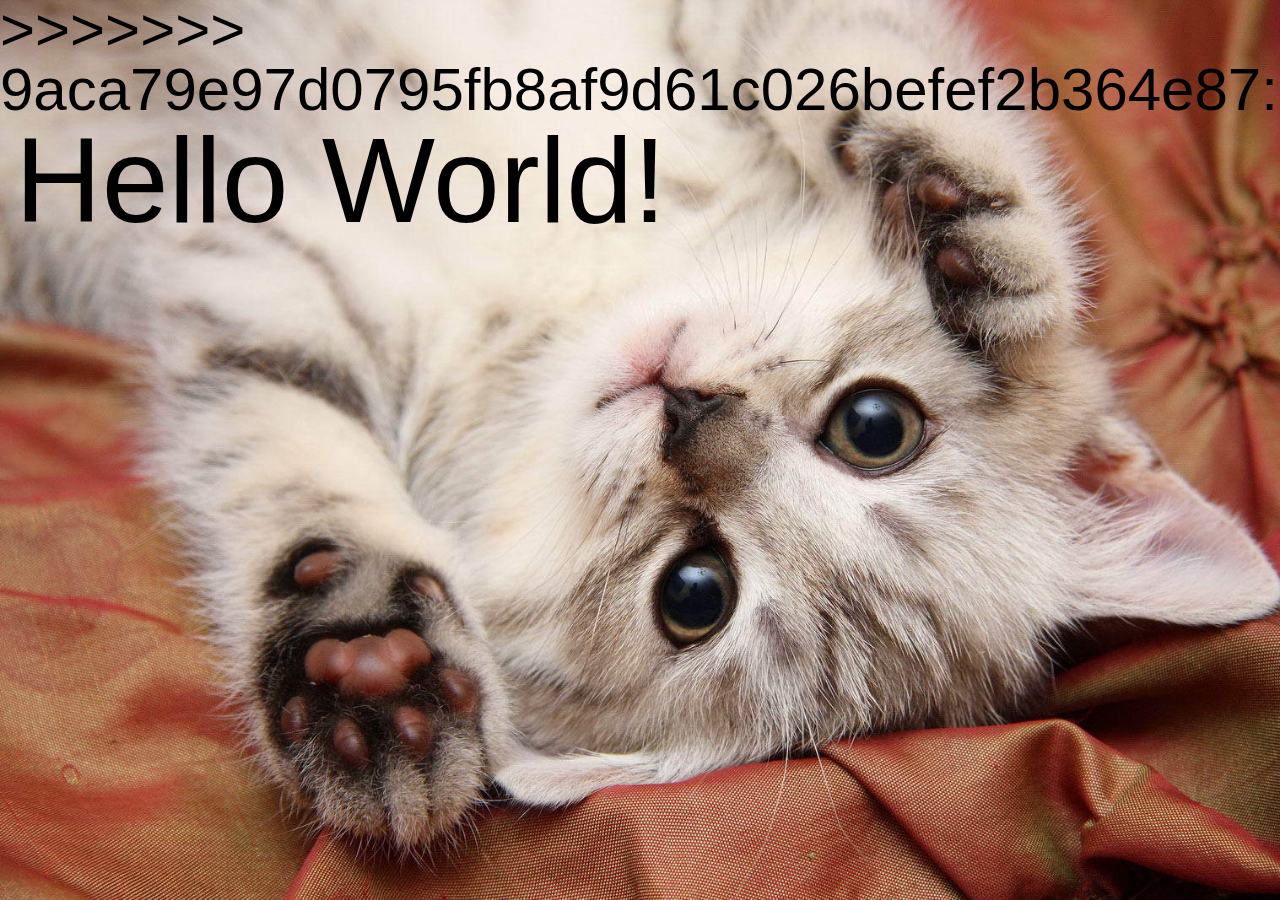
==== commit 63e82d94: "modified:   index.html 	modified:   scss/style.scss" ====
--- a/index.html
+++ b/index.html
@@ -67,48 +67,9 @@
 
 	<!--  Header  -->
 	<header class="header">
-		<<<<<<< HEAD:src/index.html <div class="container">
+		<div class="container">
 			<h1>Hello World!</h1>
-			=======
-			<div class="container header__container">
-				<svg class="header__Logo" width="305" height="68" viewBox="0 0 305 68" fill="currentColor" role="img"
-					aria-label="Логотип" xmlns="http://www.w3.org/2000/svg">
-					<path
-						d="M15.2013 52.1585C13.8925 52.1585 12.8938 51.8059 12.2049 51.1007C11.5161 50.3955 11.1717 49.3881 11.1717 48.0785V33.4711L12.8249 37.9541L0.632849 21.08C0.150678 20.3748 -0.0559663 19.6192 0.0129153 18.8133C0.0817968 17.9738 0.426205 17.2518 1.04614 16.6474C1.66607 16.0429 2.54431 15.7407 3.68086 15.7407C4.50744 15.7407 5.24791 15.9422 5.90229 16.3452C6.5911 16.7481 7.24548 17.3862 7.86541 18.2592L16.1312 29.8948H14.478L22.7438 18.2592C23.3982 17.3526 24.0354 16.7146 24.6553 16.3452C25.3097 15.9422 26.0674 15.7407 26.9284 15.7407C28.0305 15.7407 28.8915 16.0262 29.5114 16.597C30.1314 17.1343 30.4586 17.8227 30.493 18.6622C30.5274 19.4681 30.2347 20.3076 29.6148 21.1807L17.5777 37.9541L19.1792 33.4711V48.0785C19.1792 50.7985 17.8532 52.1585 15.2013 52.1585Z" />
-					<path
-						d="M42.2665 52.2592C39.5457 52.2592 37.1693 51.7388 35.1373 50.6978C33.1397 49.6568 31.5899 48.1625 30.4877 46.2148C29.3856 44.2671 28.8346 41.9669 28.8346 39.3141C28.8346 37.3328 29.1446 35.5531 29.7645 33.9748C30.3844 32.3965 31.2799 31.0533 32.4509 29.9452C33.6563 28.8034 35.0856 27.9471 36.7388 27.3763C38.3919 26.7718 40.2345 26.4696 42.2665 26.4696C44.9873 26.4696 47.3465 26.9901 49.3441 28.0311C51.3761 29.0721 52.9431 30.5496 54.0452 32.4637C55.1818 34.3778 55.7501 36.6612 55.7501 39.3141C55.7501 41.3289 55.4229 43.1254 54.7685 44.7037C54.1486 46.282 53.2531 47.642 52.0821 48.7837C50.9111 49.9254 49.4818 50.7985 47.7942 51.403C46.1411 51.9738 44.2985 52.2592 42.2665 52.2592ZM42.2665 46.5674C43.403 46.5674 44.3846 46.2987 45.2112 45.7615C46.0378 45.2242 46.6921 44.435 47.1743 43.3941C47.6565 42.3195 47.8976 40.9595 47.8976 39.3141C47.8976 36.8627 47.3809 35.0662 46.3477 33.9244C45.3145 32.7491 43.9541 32.1615 42.2665 32.1615C41.1644 32.1615 40.1828 32.4133 39.3218 32.917C38.4952 33.4207 37.8409 34.2099 37.3587 35.2844C36.911 36.3254 36.6871 37.6686 36.6871 39.3141C36.6871 41.7654 37.2037 43.5955 38.2369 44.8044C39.2701 45.9797 40.6133 46.5674 42.2665 46.5674Z" />
-					<path
-						d="M69.8467 52.2592C67.7114 52.2592 65.9377 51.8731 64.5256 51.1007C63.1135 50.3284 62.0631 49.1699 61.3743 47.6252C60.7199 46.0469 60.3927 44.0992 60.3927 41.7822V30.3985C60.3927 29.1225 60.7199 28.1654 61.3743 27.5274C62.0631 26.8894 63.0274 26.5704 64.2673 26.5704C65.5072 26.5704 66.4715 26.8894 67.1603 27.5274C67.8491 28.1654 68.1935 29.1225 68.1935 30.3985V41.9837C68.1935 43.4612 68.5035 44.5694 69.1234 45.3081C69.7434 46.0133 70.7249 46.3659 72.0681 46.3659C73.5491 46.3659 74.7545 45.8622 75.6844 44.8548C76.6487 43.8138 77.1309 42.4538 77.1309 40.7748V30.3985C77.1309 29.1225 77.4581 28.1654 78.1125 27.5274C78.8013 26.8894 79.7656 26.5704 81.0055 26.5704C82.2798 26.5704 83.2441 26.8894 83.8985 27.5274C84.5873 28.1654 84.9317 29.1225 84.9317 30.3985V48.28C84.9317 50.8657 83.6747 52.1585 81.1605 52.1585C79.9206 52.1585 78.9735 51.8227 78.3191 51.1511C77.6647 50.4795 77.3376 49.5225 77.3376 48.28V44.9052L78.1125 46.8696C77.3548 48.5822 76.2699 49.9086 74.8578 50.8489C73.4457 51.7891 71.7754 52.2592 69.8467 52.2592Z" />
-					<path
-						d="M94.9976 52.1585C93.6889 52.1585 92.6901 51.8227 92.0013 51.1511C91.3124 50.4795 90.968 49.5225 90.968 48.28V30.3985C90.968 29.156 91.2952 28.2158 91.9496 27.5778C92.6384 26.9062 93.5855 26.5704 94.791 26.5704C96.0308 26.5704 96.9779 26.9062 97.6323 27.5778C98.2867 28.2158 98.6139 29.156 98.6139 30.3985V33.0178H98.0973C98.5106 31.0029 99.4232 29.4415 100.835 28.3333C102.247 27.2252 104.073 26.6039 106.311 26.4696C107.172 26.4025 107.827 26.6207 108.275 27.1244C108.757 27.5946 109.015 28.3837 109.049 29.4918C109.118 30.5328 108.894 31.3555 108.378 31.96C107.896 32.5644 107.069 32.9338 105.898 33.0681L104.71 33.1689C102.747 33.3368 101.283 33.8908 100.319 34.8311C99.3888 35.7713 98.9239 37.1313 98.9239 38.9111V48.28C98.9239 49.5225 98.5794 50.4795 97.8906 51.1511C97.2363 51.8227 96.2719 52.1585 94.9976 52.1585Z" />
-					<path
-						d="M116.649 52.1585C115.478 52.1585 114.583 51.8395 113.963 51.2015C113.343 50.5634 113.033 49.6736 113.033 48.5318V19.3674C113.033 18.2257 113.36 17.3358 114.015 16.6978C114.703 16.0597 115.633 15.7407 116.804 15.7407C117.837 15.7407 118.647 15.9422 119.232 16.3452C119.852 16.7146 120.421 17.3694 120.937 18.3096L132.871 39.5659H131.114L143.048 18.3096C143.565 17.3694 144.116 16.7146 144.701 16.3452C145.321 15.9422 146.131 15.7407 147.129 15.7407C148.3 15.7407 149.196 16.0597 149.816 16.6978C150.47 17.3358 150.797 18.2257 150.797 19.3674V48.5318C150.797 49.6736 150.487 50.5634 149.867 51.2015C149.247 51.8395 148.352 52.1585 147.181 52.1585C146.01 52.1585 145.097 51.8395 144.443 51.2015C143.823 50.5634 143.513 49.6736 143.513 48.5318V28.1318H144.65L135.041 44.9052C134.627 45.5432 134.18 46.0301 133.697 46.3659C133.25 46.6681 132.647 46.8192 131.889 46.8192C131.132 46.8192 130.512 46.6513 130.03 46.3155C129.547 45.9797 129.117 45.5096 128.738 44.9052L119.026 28.0815H120.266V48.5318C120.266 49.6736 119.956 50.5634 119.336 51.2015C118.75 51.8395 117.855 52.1585 116.649 52.1585Z" />
-					<path
-						d="M170.686 52.2592C167.689 52.2592 165.106 51.7388 162.936 50.6978C160.801 49.6232 159.148 48.1289 157.977 46.2148C156.84 44.2671 156.272 41.9837 156.272 39.3644C156.272 36.8123 156.823 34.5792 157.925 32.6652C159.027 30.7175 160.56 29.2064 162.523 28.1318C164.521 27.0237 166.777 26.4696 169.291 26.4696C171.116 26.4696 172.769 26.7718 174.25 27.3763C175.731 27.9471 177.006 28.7867 178.073 29.8948C179.141 30.9694 179.95 32.2958 180.501 33.8741C181.052 35.4187 181.328 37.1481 181.328 39.0622C181.328 39.7002 181.121 40.1871 180.708 40.5229C180.295 40.8252 179.692 40.9763 178.9 40.9763H162.678V37.0474H175.697L174.87 37.7526C174.87 36.3758 174.664 35.2341 174.25 34.3274C173.837 33.3871 173.234 32.682 172.442 32.2118C171.684 31.7417 170.737 31.5066 169.601 31.5066C168.326 31.5066 167.242 31.7921 166.346 32.3629C165.451 32.9338 164.762 33.7565 164.28 34.8311C163.797 35.9057 163.556 37.1985 163.556 38.7096V39.1126C163.556 41.6647 164.159 43.5452 165.365 44.7541C166.604 45.9629 168.43 46.5674 170.841 46.5674C171.667 46.5674 172.614 46.4666 173.682 46.2652C174.75 46.0637 175.748 45.7447 176.678 45.3081C177.47 44.9387 178.176 44.8212 178.796 44.9555C179.416 45.0563 179.899 45.3249 180.243 45.7615C180.587 46.198 180.777 46.7017 180.811 47.2726C180.88 47.8434 180.76 48.4143 180.45 48.9852C180.14 49.5225 179.623 49.9758 178.9 50.3452C177.729 50.9832 176.403 51.4533 174.922 51.7555C173.475 52.0913 172.063 52.2592 170.686 52.2592Z" />
-					<path
-						d="M194.441 52.2592C192.581 52.2592 190.911 51.9067 189.43 51.2015C187.949 50.4963 186.795 49.5392 185.968 48.3304C185.142 47.1215 184.729 45.7615 184.729 44.2504C184.729 42.437 185.211 41.0099 186.175 39.9689C187.139 38.8943 188.706 38.1387 190.876 37.7022C193.046 37.2321 195.922 36.997 199.504 36.997H202.242V40.9259H199.555C197.799 40.9259 196.37 41.0266 195.267 41.2281C194.2 41.396 193.425 41.6983 192.943 42.1348C192.495 42.5713 192.271 43.1758 192.271 43.9481C192.271 44.8884 192.598 45.6607 193.253 46.2652C193.941 46.8696 194.923 47.1718 196.197 47.1718C197.196 47.1718 198.074 46.9536 198.832 46.517C199.624 46.0469 200.244 45.4257 200.692 44.6533C201.14 43.8474 201.363 42.9407 201.363 41.9333V36.1407C201.363 34.6632 201.019 33.6222 200.33 33.0178C199.641 32.3797 198.47 32.0607 196.817 32.0607C195.887 32.0607 194.871 32.1783 193.769 32.4133C192.702 32.6148 191.513 32.9674 190.205 33.4711C189.447 33.8069 188.775 33.8908 188.19 33.7229C187.604 33.5215 187.157 33.1857 186.847 32.7155C186.537 32.2118 186.382 31.6746 186.382 31.1037C186.382 30.4992 186.554 29.9284 186.898 29.3911C187.243 28.8202 187.811 28.4005 188.603 28.1318C190.222 27.4938 191.737 27.0573 193.149 26.8222C194.596 26.5871 195.922 26.4696 197.127 26.4696C199.779 26.4696 201.949 26.8558 203.637 27.6281C205.359 28.3669 206.65 29.5254 207.511 31.1037C208.372 32.6484 208.803 34.6464 208.803 37.0978V48.28C208.803 49.5225 208.493 50.4795 207.873 51.1511C207.253 51.8227 206.357 52.1585 205.186 52.1585C204.015 52.1585 203.103 51.8227 202.448 51.1511C201.828 50.4795 201.518 49.5225 201.518 48.28V46.4163L201.88 46.7185C201.673 47.8602 201.226 48.8508 200.537 49.6904C199.883 50.4963 199.039 51.1343 198.005 51.6044C196.972 52.041 195.784 52.2592 194.441 52.2592Z" />
-					<path
-						d="M223.766 52.2592C220.701 52.2592 218.41 51.4365 216.895 49.7911C215.38 48.1121 214.622 45.6271 214.622 42.3363V19.6192C214.622 18.3432 214.949 17.3862 215.603 16.7481C216.292 16.0765 217.274 15.7407 218.548 15.7407C219.788 15.7407 220.735 16.0765 221.389 16.7481C222.078 17.3862 222.423 18.3432 222.423 19.6192V42.0341C222.423 43.4108 222.715 44.435 223.301 45.1066C223.921 45.7447 224.73 46.0637 225.729 46.0637C226.005 46.0637 226.263 46.0469 226.504 46.0133C226.745 45.9797 227.003 45.9629 227.279 45.9629C227.83 45.8958 228.209 46.0637 228.415 46.4667C228.656 46.836 228.777 47.5916 228.777 48.7333C228.777 49.7407 228.57 50.5131 228.157 51.0504C227.744 51.5541 227.107 51.8899 226.246 52.0578C225.901 52.0913 225.505 52.1249 225.057 52.1585C224.61 52.2257 224.179 52.2592 223.766 52.2592Z" />
-					<path d="M290.121 15.326L295.697 15.1498V34.8809H288.971L290.121 15.326Z" fill="transparent" />
-					<ellipse cx="272.952" cy="49.3269" rx="6.63755" ry="8.4562" fill="transparent" />
-					<path
-						d="M260.774 21.7562C260.774 26.4264 257.537 25.6319 253.871 25.6319C250.205 25.6319 247.765 24.3987 247.765 22.7251C247.765 18.0549 250.471 17.44 254.137 17.44C257.803 17.44 260.774 17.0859 260.774 21.7562Z"
-						fill="transparent" />
-					<path
-						d="M244.467 6.58261C244.14 6.7647 243.709 7.15489 243.487 7.45403L243.095 8.01331V14.9847V21.9691L243.434 22.8406C244.663 25.9751 247.303 28.0561 250.478 28.3813L251.327 28.4723L251.393 44.21L251.458 59.9477L251.746 60.416C251.915 60.6761 252.294 61.0533 252.595 61.2614C253.078 61.5995 253.248 61.6385 254.137 61.6385C255.012 61.6385 255.195 61.5995 255.653 61.2874C255.927 61.0923 256.306 60.7151 256.489 60.442L256.816 59.9607L256.881 44.223L256.946 28.4723L257.796 28.3813C261.05 28.0561 263.898 25.728 264.892 22.6195C265.179 21.722 265.179 21.5789 265.179 14.8677V8.02631L264.826 7.51907C264.251 6.71267 263.65 6.3745 262.644 6.32248C261.572 6.27045 260.801 6.62163 260.213 7.45403L259.821 8.01331L259.756 11.2779L259.691 14.5555H258.319H256.946L256.881 11.2909C256.816 8.07834 256.816 8.02631 256.489 7.55808C255.94 6.73868 255.274 6.3745 254.281 6.32248C253.209 6.27045 252.438 6.62163 251.85 7.45403L251.458 8.01331L251.393 11.2779L251.327 14.5555H249.955H248.583L248.518 11.2909L248.452 8.02631L248.1 7.51907C247.525 6.71267 246.924 6.3745 245.917 6.32248C245.199 6.28346 244.95 6.33549 244.467 6.58261ZM259.625 20.4734C259.625 21.2668 258.985 22.1382 258.057 22.6325C257.639 22.8536 257.273 22.8796 254.137 22.8796C250.844 22.8796 250.648 22.8666 250.151 22.5934C249.263 22.1252 248.648 21.2538 248.648 20.4734V20.0832H254.137H259.625V20.4734Z" />
-					<path
-						d="M271.556 6.58261C271.23 6.7647 270.798 7.15489 270.576 7.45403L270.184 8.01331L270.119 22.5154L270.054 37.0175L268.956 37.3427C266.212 38.123 264.16 39.7618 263.01 42.064C262.004 44.106 261.834 44.9514 261.834 47.9168C261.834 50.0889 261.873 50.6092 262.108 51.5586C263.389 56.5921 266.225 60.0258 270.184 61.3394C270.955 61.5865 271.373 61.6385 272.863 61.6385C274.353 61.6385 274.771 61.5865 275.542 61.3394C279.501 60.0258 282.337 56.5921 283.618 51.5586C283.853 50.6092 283.892 50.0889 283.892 47.9168C283.892 45.7318 283.853 45.2375 283.605 44.3401C282.625 40.7373 280.286 38.3442 276.77 37.3427L275.673 37.0175L275.607 22.5284L275.542 8.02631L275.189 7.51907C274.614 6.71267 274.013 6.37451 273.007 6.32248C272.288 6.28346 272.04 6.33549 271.556 6.58261ZM275.437 42.7143C276.901 43.2085 277.855 44.3401 278.221 45.9789C278.469 47.1104 278.325 49.9458 277.959 51.1034C277.28 53.2364 275.986 55.0313 274.588 55.7337C273.712 56.1759 272.027 56.1889 271.164 55.7467C269.675 54.9793 268.472 53.3145 267.741 51.0384C267.479 50.1799 267.44 49.8028 267.44 47.9168C267.44 45.8228 267.453 45.7578 267.819 44.9514C268.472 43.5467 269.805 42.6363 271.556 42.4021C271.556 42.4021 274.627 42.4542 275.437 42.7143Z" />
-					<path
-						d="M296.751 6.53058C295.079 7.40201 292.491 9.76917 290.897 11.8632C286.925 17.1308 284.612 24.5704 284.076 33.87C283.88 37.2776 283.971 37.7849 284.873 38.6823C285.749 39.5537 285.984 39.5928 290.949 39.5928H295.21V49.6467V59.7136L295.51 60.2599C295.667 60.572 296.059 61.0012 296.373 61.2354C296.882 61.5995 297.013 61.6385 297.941 61.6385C298.829 61.6385 299.012 61.5995 299.47 61.2874C299.744 61.0923 300.123 60.7151 300.306 60.442L300.633 59.9607V34V8.02631L300.28 7.51907C299.705 6.69967 299.104 6.3745 298.097 6.32248C297.444 6.29647 297.117 6.33549 296.751 6.53058ZM295.21 24.7655V34H292.439H289.682L289.773 32.6604C290.009 29.0836 290.884 24.7655 292.021 21.5789C292.779 19.4719 294.817 15.531 295.144 15.531C295.183 15.531 295.21 19.68 295.21 24.7655Z" />
-				</svg>
-
-				<div class="header__top">
-					<h1 class="header__title">Только самые <span>сочные бургеры!</span></h1>
-					<p class="header__text">Бесплатная доставка от 599₽</p>
-				</div>
-
-				>>>>>>> 9aca79e97d0795fb8af9d61c026befef2b364e87:index.html
-			</div>
+		</div>
 	</header>
 
 	<!--  Main  -->
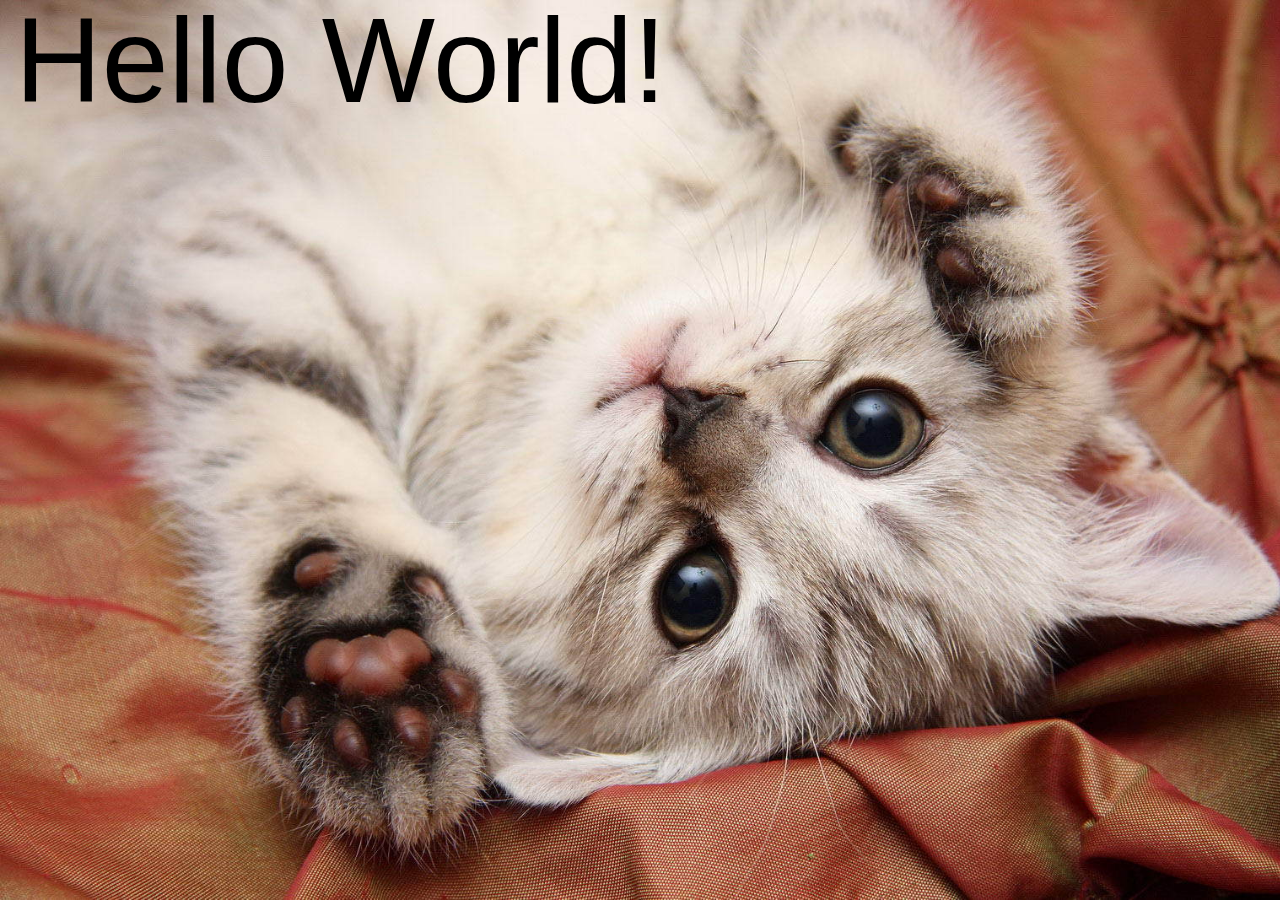
==== commit 9514eb38: "modified:   index.html" ====
--- a/index.html
+++ b/index.html
@@ -12,8 +12,8 @@
 	<!-- Адаптивный веб-дизайна -->
 	<meta name="viewport" content="width=device-width, initial-scale=1.0">
 
-	<!-- НЕ адаптивного веб-дизайна -->
-	<!--* <meta name="viewport" content="width=device-width, initial-scale=1.0, maximum-scale=1.0, user-scalable=no">> -->
+	<!-- НЕ адаптивный веб-дизайна -->
+	<!-- <meta name="viewport" content="width=device-width, initial-scale=1.0, maximum-scale=1.0, user-scalable=no">> -->
 
 	<!-- Заголовок документа на вкладке браузера -->
 	<title>Pattern</title>
@@ -42,19 +42,15 @@
 	<link rel="stylesheet" href="./css/reset.css">
 	<link rel="stylesheet" href="./css/style.min.css">
 
-	<!-- Local styles fonts -->
-	<link rel="stylesheet" href="#">
-
-	>>>>>>> 9aca79e97d0795fb8af9d61c026befef2b364e87:index.html
-	<!-- Google fonts -->
+	<!-- Google шрифты -->
 	<link rel="preconnect" href="https://fonts.googleapis.com">
 	<link rel="preconnect" href="https://fonts.gstatic.com" crossorigin>
 	<link href="https://fonts.googleapis.com/css2?family=Nunito:wght@400;600;800&display=swap" rel="stylesheet">
 
-	<!-- Local styles fonts -->
+	<!-- Локальные шрифты -->
 	<link rel="stylesheet" href="#">
 
-	<!-- For external styles -->
+	<!-- Внешние стили -->
 	<link rel="stylesheet" href="./css/reset.css">
 	<link rel="stylesheet" href="./css/style.min.css">
 
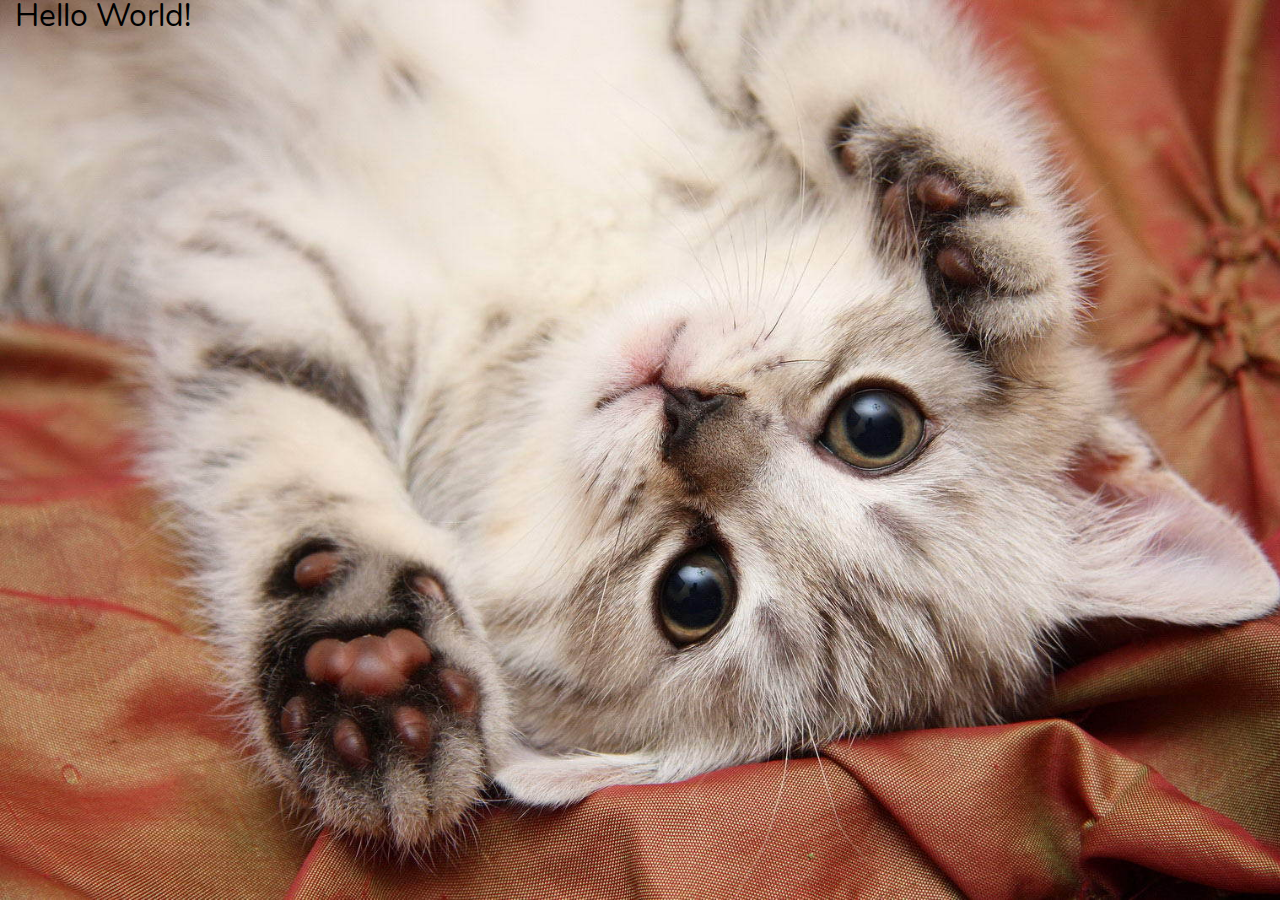
==== commit 46227644: "modified:   css/style.min.css 	modified:   css/style.min.css.map 	new file:   fonts/Nunito-Regular.t" ====
--- a/index.html
+++ b/index.html
@@ -1,4 +1,3 @@
-<!-- Объявления типа документа HTML5 -->
 <!DOCTYPE html>
 <!-- Установка русского языка -->
 <html lang="ru">
@@ -38,17 +37,14 @@
 	<!-- Использовать последнюю версию IE -->
 	<meta http-equiv="X-UA-Compatible" content="IE=edge">
 
-	<!-- For external styles -->
-	<link rel="stylesheet" href="./css/reset.css">
-	<link rel="stylesheet" href="./css/style.min.css">
-
 	<!-- Google шрифты -->
-	<link rel="preconnect" href="https://fonts.googleapis.com">
-	<link rel="preconnect" href="https://fonts.gstatic.com" crossorigin>
-	<link href="https://fonts.googleapis.com/css2?family=Nunito:wght@400;600;800&display=swap" rel="stylesheet">
+	<link rel="preconnect" href="https://fonts.gstatic.com" crossorigin />
+	<link rel="preload" as="style" href="#" />
+	<link rel="stylesheet" href="#" media="print" onload="this.media='all'" />
 
 	<!-- Локальные шрифты -->
-	<link rel="stylesheet" href="#">
+	<link rel="preload" href="./fonts/style.css" as="style" />
+	<link rel="stylesheet" href="./fonts/style.css" media="print" onload="this.media='all'" />
 
 	<!-- Внешние стили -->
 	<link rel="stylesheet" href="./css/reset.css">
--- a/fonts/style.css
+++ b/fonts/style.css
@@ -0,0 +1,10 @@
+@font-face {
+    font-family: 'Nunito';
+    font-display: block;
+    src: local('Nunito Regular'), local('Nunito-Regular'),
+        url('Nunito-Regular.woff2') format('woff2'),
+        url('Nunito-Regular.woff') format('woff'),
+        url('Nunito-Regular.ttf') format('truetype');
+    font-weight: 400;
+    font-style: normal;
+}--- a/fonts/style.css
+++ b/fonts/style.css
@@ -0,0 +1,10 @@
+@font-face {
+    font-family: 'Nunito';
+    font-display: block;
+    src: local('Nunito Regular'), local('Nunito-Regular'),
+        url('Nunito-Regular.woff2') format('woff2'),
+        url('Nunito-Regular.woff') format('woff'),
+        url('Nunito-Regular.ttf') format('truetype');
+    font-weight: 400;
+    font-style: normal;
+}--- a/css/style.min.css
+++ b/css/style.min.css
@@ -1 +1 @@
-.main{background-color:#000}.btn-reset{border:none;background:rgba(0,0,0,0)}.hide{display:none}.flex{display:flex}body{font-family:"Roboto",sans-serif;font-size:60px;color:#000;background-image:url(../img/bg.jpeg);background-repeat:no-repeat;background-size:cover}.container{max-width:1440px;margin:0 auto;padding:0 15px}/*# sourceMappingURL=style.min.css.map */+.main{background-color:#000}.btn-reset{border:none;background:rgba(0,0,0,0)}.hide{display:none}.flex{display:flex}body{font-family:"Nunito",sans-serif;font-size:16px;color:#000;font-weight:400;background-image:url(../img/bg.jpeg);background-repeat:no-repeat;background-size:cover}.container{max-width:1440px;margin:0 auto;padding:0 15px}/*# sourceMappingURL=style.min.css.map */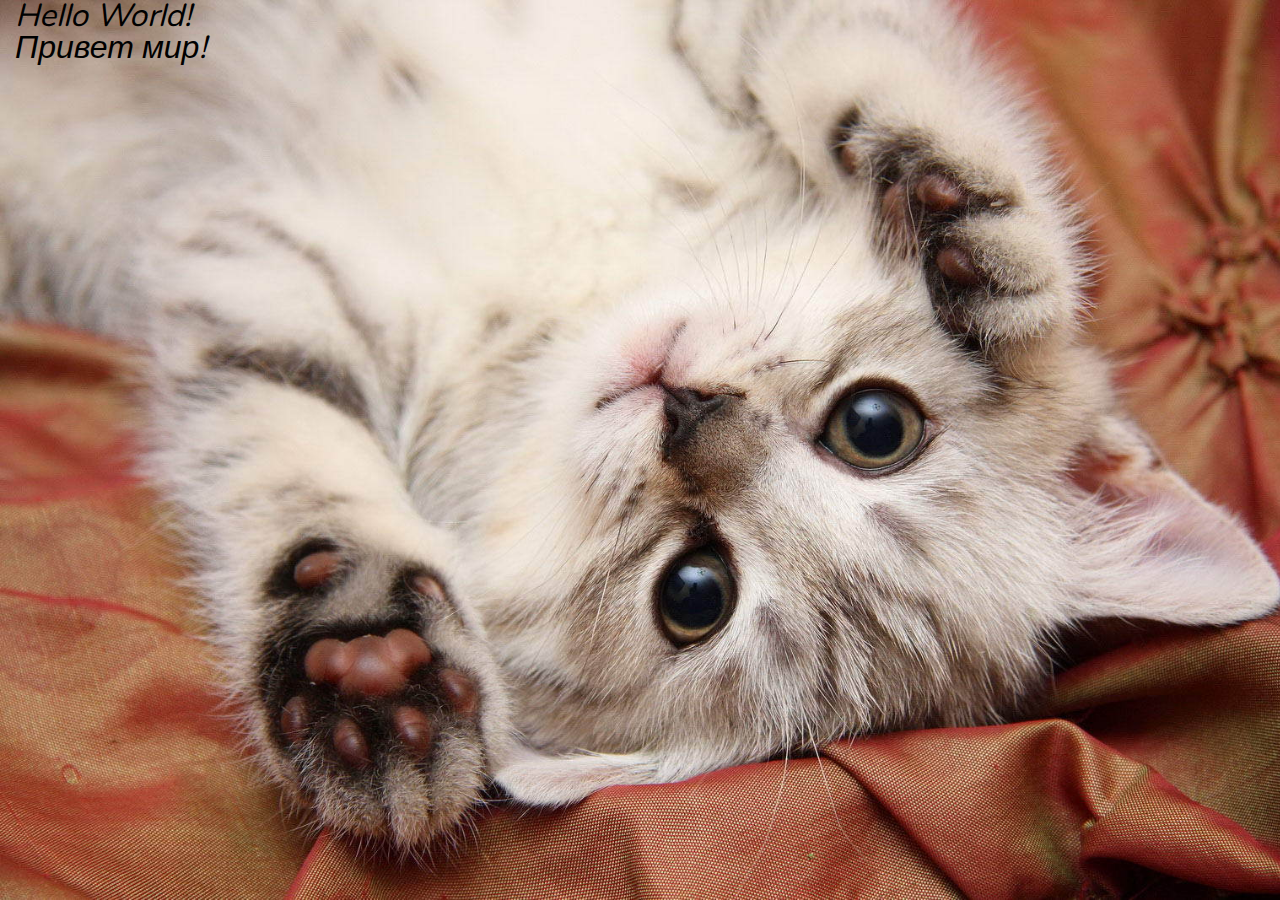
==== commit ce8e4e9f: "modified:   css/style.min.css 	modified:   css/style.min.css.map 	deleted:    fonts/Nunito-Regular.t" ====
--- a/index.html
+++ b/index.html
@@ -43,7 +43,7 @@
 	<link rel="stylesheet" href="#" media="print" onload="this.media='all'" />
 
 	<!-- Локальные шрифты -->
-	<link rel="preload" href="./fonts/style.css" as="style" />
+	<link rel="preload" href="./fonts/Nunito-Regular.woff2" as="font" type="font/woff2" crossorigin>
 	<link rel="stylesheet" href="./fonts/style.css" media="print" onload="this.media='all'" />
 
 	<!-- Внешние стили -->
@@ -61,6 +61,7 @@
 	<header class="header">
 		<div class="container">
 			<h1>Hello World!</h1>
+			<h1>Привет мир!</h1>
 		</div>
 	</header>
 
--- a/fonts/style.css
+++ b/fonts/style.css
@@ -3,8 +3,7 @@
     font-display: block;
     src: local('Nunito Regular'), local('Nunito-Regular'),
         url('Nunito-Regular.woff2') format('woff2'),
-        url('Nunito-Regular.woff') format('woff'),
-        url('Nunito-Regular.ttf') format('truetype');
+        url('Nunito-Regular.woff') format('woff');
     font-weight: 400;
     font-style: normal;
 }--- a/css/style.min.css
+++ b/css/style.min.css
@@ -1 +1 @@
-.main{background-color:#000}.btn-reset{border:none;background:rgba(0,0,0,0)}.hide{display:none}.flex{display:flex}body{font-family:"Nunito",sans-serif;font-size:16px;color:#000;font-weight:400;background-image:url(../img/bg.jpeg);background-repeat:no-repeat;background-size:cover}.container{max-width:1440px;margin:0 auto;padding:0 15px}/*# sourceMappingURL=style.min.css.map */+.main{background-color:#000}.btn-reset{border:none;background:rgba(0,0,0,0)}.hide{display:none}.flex{display:flex}body{font-family:"Nunito",sans-serif;font-size:16px;color:#000;font-weight:400;background-image:url(../img/bg.jpeg);background-repeat:no-repeat;background-size:cover;font-style:italic}.container{max-width:1440px;margin:0 auto;padding:0 15px}/*# sourceMappingURL=style.min.css.map */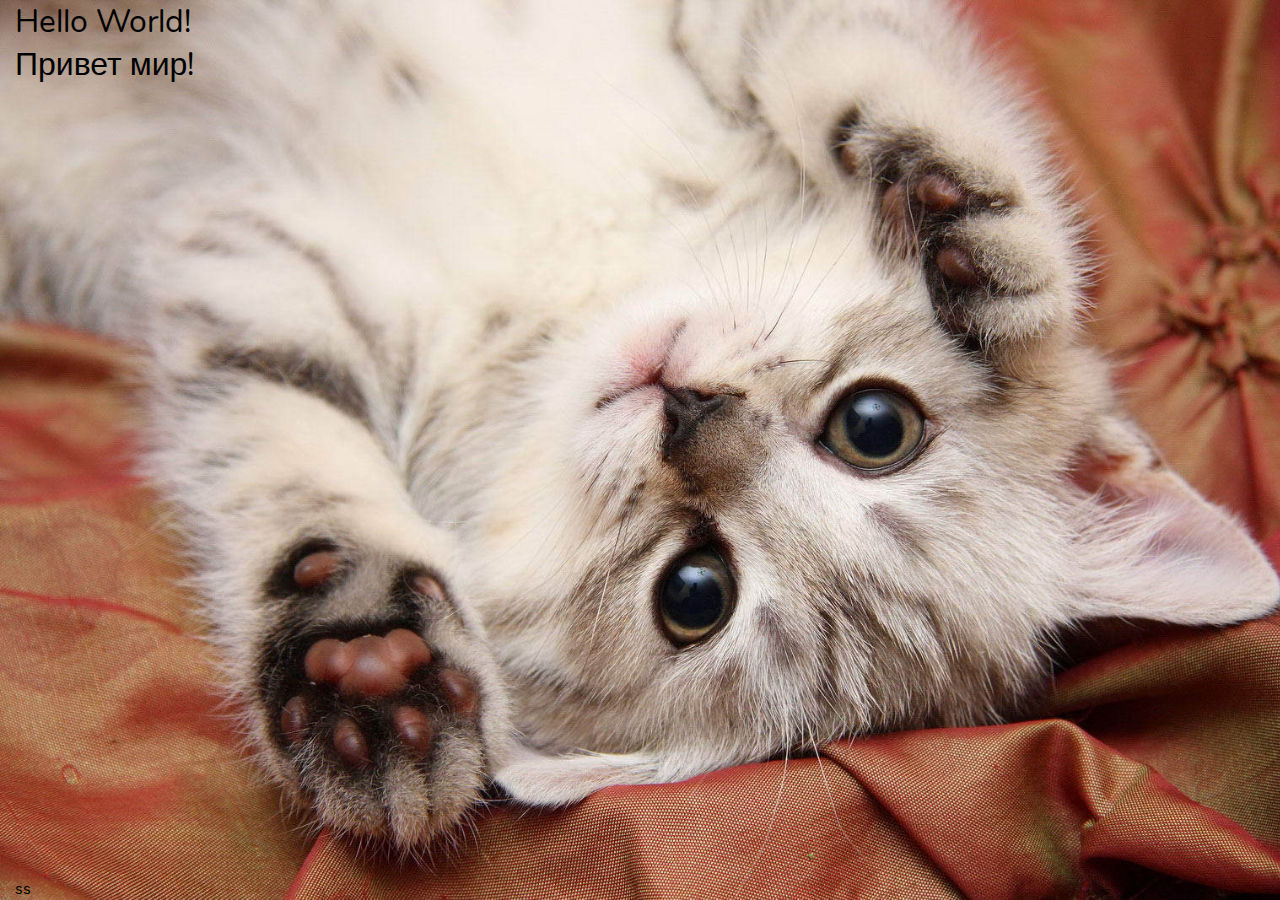
==== commit 3ddb8a05: "modified:   css/reset.css 	modified:   css/style.min.css 	modified:   css/style.min.css.map 	modifie" ====
--- a/index.html
+++ b/index.html
@@ -1,5 +1,4 @@
 <!DOCTYPE html>
-<!-- Установка русского языка -->
 <html lang="ru">
 
 
@@ -29,12 +28,12 @@
 	<!-- SEO -->
 	<!-- Описание страницы -->
 	<meta name="description" content="Test web page">
-	<!-- Ключевые слова  -->
+	<!-- Ключевые слова -->
 	<meta name="keywords" content="html, css, sass, scss, webdev">
 	<!-- Имя автора -->
 	<meta name="author" content="igroman4ik">
 
-	<!-- Использовать последнюю версию IE -->
+	<!-- Совместимость IE -->
 	<meta http-equiv="X-UA-Compatible" content="IE=edge">
 
 	<!-- Google шрифты -->
@@ -77,7 +76,7 @@
 	<!--  Footer  -->
 	<footer class="footer">
 		<div class="container">
-
+			ss
 		</div>
 	</footer>
 
--- a/css/style.min.css
+++ b/css/style.min.css
@@ -1 +1 @@
-.main{background-color:#000}.btn-reset{border:none;background:rgba(0,0,0,0)}.hide{display:none}.flex{display:flex}body{font-family:"Nunito",sans-serif;font-size:16px;color:#000;font-weight:400;background-image:url(../img/bg.jpeg);background-repeat:no-repeat;background-size:cover;font-style:italic}.container{max-width:1440px;margin:0 auto;padding:0 15px}/*# sourceMappingURL=style.min.css.map */+.main{background-color:#000}.main{background-color:#000}.main{background-color:#000}.btn-reset{border:none;background:rgba(0,0,0,0)}.hide{display:none}body{font-family:"Nunito",sans-serif;font-size:16px;color:#000;font-weight:400;background-image:url(../img/bg.jpeg);background-repeat:no-repeat;background-size:cover;min-height:100vh;display:-webkit-box;display:-ms-flexbox;display:flex;-webkit-box-orient:vertical;-webkit-box-direction:normal;-ms-flex-direction:column;flex-direction:column}.footer{margin-top:auto}.container{max-width:1470px;margin:0 auto;padding:0 15px}/*# sourceMappingURL=style.min.css.map */